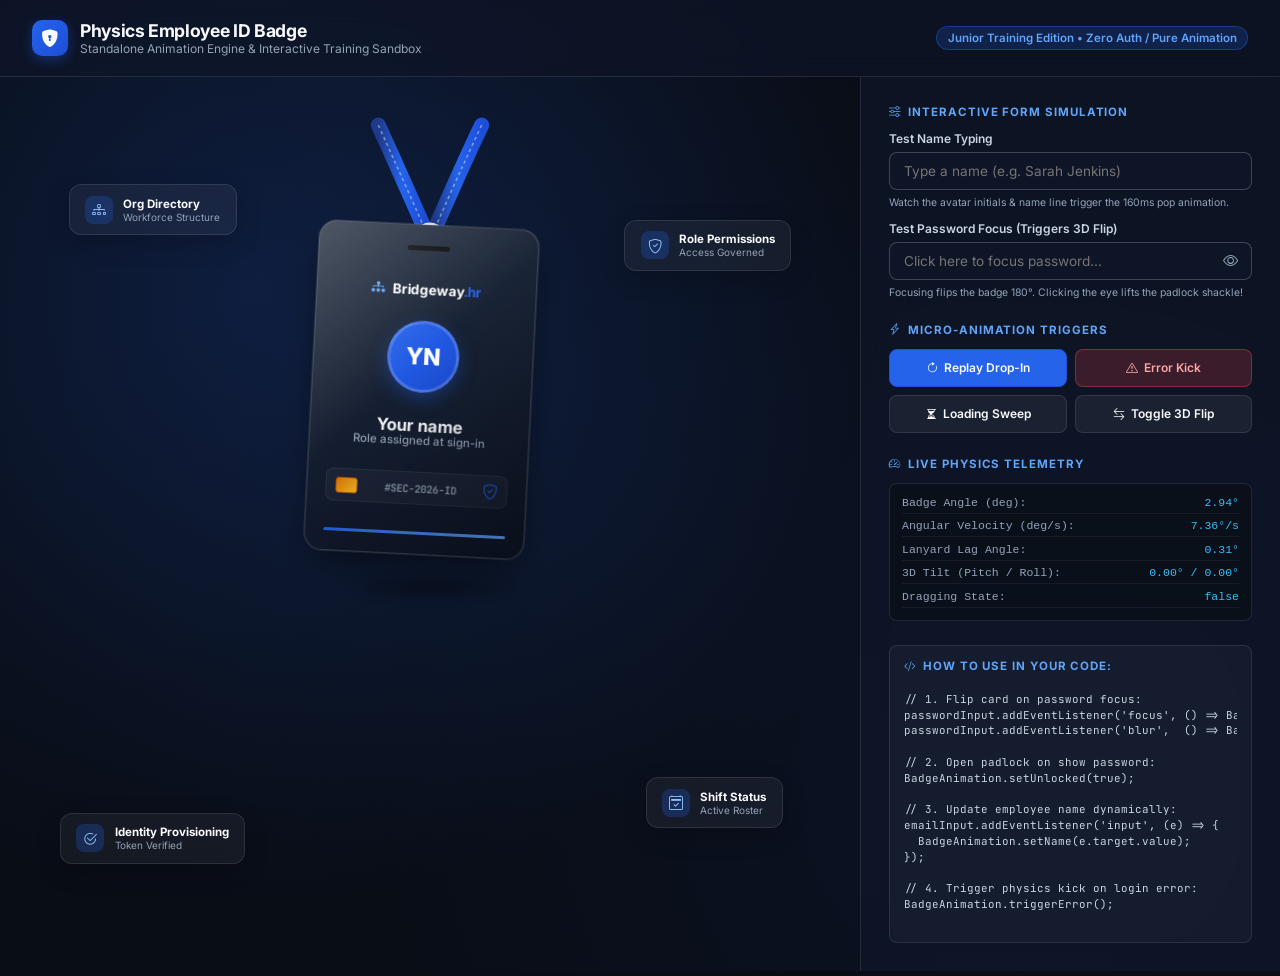
==== badge-animation-standalone/index.html @ c66126f2 "Add standalone physics badge animation package with interactive training sandbox" ====
<!DOCTYPE html>
<html lang="en">
<head>
  <meta charset="UTF-8" />
  <meta name="viewport" content="width=device-width, initial-scale=1.0" />
  <title>Physics Employee ID Badge — Standalone Animation</title>
  
  <!-- Modern Clean Typography -->
  <link rel="preconnect" href="https://fonts.googleapis.com" />
  <link rel="preconnect" href="https://fonts.gstatic.com" crossorigin />
  <link href="https://fonts.googleapis.com/css2?family=Inter:wght@400;500;600;700;800&family=JetBrains+Mono:wght@400;600&display=swap" rel="stylesheet" />
  
  <!-- Bootstrap Icons CDN -->
  <link rel="stylesheet" href="https://cdn.jsdelivr.net/npm/bootstrap-icons@1.11.2/font/bootstrap-icons.css" />
  
  <!-- Standalone Animation Stylesheet -->
  <link rel="stylesheet" href="badge-animation.css" />
</head>
<body>

  <!-- Top Header -->
  <header class="sandbox-header">
    <div class="sandbox-brand">
      <div class="sandbox-logo">
        <i class="bi bi-shield-lock-fill"></i>
      </div>
      <div class="sandbox-title-wrap">
        <h1>Physics Employee ID Badge</h1>
        <p>Standalone Animation Engine & Interactive Training Sandbox</p>
      </div>
    </div>
    <span class="sandbox-badge">Junior Training Edition • Zero Auth / Pure Animation</span>
  </header>

  <!-- Two-Column Playground -->
  <main class="sandbox-container">

    <!-- LEFT COLUMN: The Interactive Badge Stage -->
    <section class="badge-stage-panel" id="badgeStagePanel" aria-label="Interactive Badge Stage">
      
      <!-- Faint Decorative Floating Cards (Parallax + Idle Float) -->
      <div class="deco-card deco-1" aria-hidden="true">
        <div class="deco-icon"><i class="bi bi-diagram-3"></i></div>
        <div class="deco-text">
          <span class="deco-title">Org Directory</span>
          <span class="deco-desc">Workforce Structure</span>
        </div>
      </div>

      <div class="deco-card deco-2" aria-hidden="true">
        <div class="deco-icon"><i class="bi bi-shield-check"></i></div>
        <div class="deco-text">
          <span class="deco-title">Role Permissions</span>
          <span class="deco-desc">Access Governed</span>
        </div>
      </div>

      <div class="deco-card deco-3" aria-hidden="true">
        <div class="deco-icon"><i class="bi bi-check2-circle"></i></div>
        <div class="deco-text">
          <span class="deco-title">Identity Provisioning</span>
          <span class="deco-desc">Token Verified</span>
        </div>
      </div>

      <div class="deco-card deco-4" aria-hidden="true">
        <div class="deco-icon"><i class="bi bi-calendar2-check"></i></div>
        <div class="deco-text">
          <span class="deco-title">Shift Status</span>
          <span class="deco-desc">Active Roster</span>
        </div>
      </div>

      <!-- Stage Center -->
      <div class="badge-stage">

        <!-- Dynamic SVG Lanyard Band & Metal Swivel Clip -->
        <svg class="lanyard-svg" viewBox="0 0 400 130" fill="none" xmlns="http://www.w3.org/2000/svg" aria-hidden="true">
          <defs>
            <!-- Blue Ribbon Gradient -->
            <linearGradient id="lanyardBandGrad" x1="0%" y1="0%" x2="100%" y2="0%">
              <stop offset="0%" stop-color="#1e3a8a" />
              <stop offset="50%" stop-color="#2563eb" />
              <stop offset="100%" stop-color="#1d4ed8" />
            </linearGradient>

            <!-- Metal Swivel Clip Gradient -->
            <linearGradient id="metalClipGrad" x1="0%" y1="0%" x2="100%" y2="100%">
              <stop offset="0%" stop-color="#f8fafc" />
              <stop offset="50%" stop-color="#cbd5e1" />
              <stop offset="100%" stop-color="#94a3b8" />
            </linearGradient>
          </defs>

          <!-- Left Strap with Center White Stitch Line -->
          <path id="lanyardLeftStrap" d="M 152 0 Q 176 52 196 98" stroke="url(#lanyardBandGrad)" stroke-width="14" stroke-linecap="round" fill="none" />
          <path d="M 152 0 Q 176 52 196 98" stroke="rgba(255, 255, 255, 0.4)" stroke-width="1.5" stroke-dasharray="3 3" fill="none" />

          <!-- Right Strap with Center White Stitch Line -->
          <path id="lanyardRightStrap" d="M 248 0 Q 224 52 204 98" stroke="url(#lanyardBandGrad)" stroke-width="14" stroke-linecap="round" fill="none" />
          <path d="M 248 0 Q 224 52 204 98" stroke="rgba(255, 255, 255, 0.4)" stroke-width="1.5" stroke-dasharray="3 3" fill="none" />

          <!-- Metal Swivel Clip Assembly -->
          <g id="lanyardClip" transform="translate(200, 98)">
            <!-- Swivel Ring -->
            <ellipse cx="0" cy="0" rx="9" ry="6" fill="none" stroke="url(#metalClipGrad)" stroke-width="3" />
            <!-- Metal Bracket -->
            <rect x="-7" y="5" width="14" height="12" rx="2" fill="url(#metalClipGrad)" stroke="#64748b" stroke-width="0.8" />
            <rect x="-4" y="10" width="8" height="2" rx="1" fill="#475569" />
            <!-- Metal Hook / Catch Slot -->
            <path d="M -5 17 L -5 27 C -5 30, 5 30, 5 27 L 5 17 Z" fill="url(#metalClipGrad)" stroke="#64748b" stroke-width="0.8" />
            <circle cx="0" cy="23" r="2" fill="#334155" />
          </g>
        </svg>

        <!-- Soft Elliptical Ground Shadow -->
        <div class="badge-shadow" id="badgeShadow" aria-hidden="true"></div>

        <!-- Layer 1: Physics Wrapper (Swings from Clip Pivot) -->
        <div class="badge-assembly" id="badgeAssembly" aria-label="Draggable ID Badge">
          
          <!-- Layer 2: Tilt Wrapper (Glides with rotateX / rotateY) -->
          <div class="badge-tilt" id="badgeTilt">

            <!-- Layer 3: Idle Sway Wrapper (Continuous CSS keyframe sway) -->
            <div class="badge-idle-sway">

              <!-- Layer 4: 3D Flip Card (Flips 180deg to back face) -->
              <div class="badge-card" id="badgeCard">

                <!-- Specular Sheen Layer (Follows cursor) -->
                <div class="badge-sheen" aria-hidden="true"></div>

                <!-- Red Error Edge Overlay -->
                <div class="badge-error-overlay" id="badgeErrorOverlay" aria-hidden="true"></div>

                <!-- Subtle Static 3D Glare Layer -->
                <div class="badge-glare" aria-hidden="true"></div>

                <!-- ================= BADGE FRONT FACE ================= -->
                <div class="badge-face badge-front">
                  
                  <!-- Diagonal Loading Sweep (Shown in pending state) -->
                  <div class="badge-sweep" aria-hidden="true"></div>

                  <!-- Metal Clip Slot Cutout -->
                  <div class="badge-slot"></div>

                  <!-- Brand Wordmark Header (Stagger 1) -->
                  <div class="card-brand stagger-item stagger-1">
                    <i class="bi bi-diagram-3-fill" style="color: #60a5fa;"></i>
                    <span>Bridgeway<span style="color: #2563eb;">.hr</span></span>
                  </div>

                  <!-- Avatar Circle with Live Initials (Stagger 2) -->
                  <div class="avatar-wrap stagger-item stagger-2">
                    <span class="avatar-initials" id="badgeInitials">YN</span>
                  </div>

                  <!-- Live Dynamic Name & Role (Stagger 3 & 4) -->
                  <div style="display: flex; flex-direction: column; align-items: center; gap: 0.2rem; width: 100%;">
                    <div class="name-line stagger-item stagger-3" id="badgeName">Your name</div>
                    <div class="role-line stagger-item stagger-4">Role assigned at sign-in</div>
                  </div>

                  <!-- Decorative Security Chip & ID Number (Stagger 5) -->
                  <div class="front-details stagger-item stagger-5">
                    <div class="front-chip"></div>
                    <span style="font-family: 'JetBrains Mono', monospace; font-size: 0.65rem; font-weight: 600;">#SEC-2026-ID</span>
                    <i class="bi bi-shield-check" style="font-size: 0.95rem; color: #2563eb;"></i>
                  </div>

                  <!-- Brand Accent Stripe (Stagger 5) -->
                  <div class="front-stripe stagger-item stagger-5"></div>
                </div>

                <!-- ================= BADGE BACK FACE ================= -->
                <div class="badge-face badge-back">
                  
                  <!-- Top Slot Cutout -->
                  <div class="badge-slot" style="background: #1e293b;"></div>

                  <!-- Confidential Tag -->
                  <div class="back-tag">
                    <i class="bi bi-lock-fill"></i> Confidential
                  </div>

                  <!-- Center Padlock Graphic (Interactive Shackle) -->
                  <div class="padlock-stage">
                    <svg class="padlock-svg" viewBox="0 0 70 70" fill="none" xmlns="http://www.w3.org/2000/svg">
                      <defs>
                        <linearGradient id="padlockBodyGrad" x1="0%" y1="0%" x2="100%" y2="100%">
                          <stop offset="0%" stop-color="#3b82f6" />
                          <stop offset="100%" stop-color="#1e3a8a" />
                        </linearGradient>
                        <linearGradient id="shackleGrad" x1="0%" y1="0%" x2="100%" y2="100%">
                          <stop offset="0%" stop-color="#e2e8f0" />
                          <stop offset="50%" stop-color="#94a3b8" />
                          <stop offset="100%" stop-color="#64748b" />
                        </linearGradient>
                      </defs>

                      <!-- Padlock Shackle (Animates translateY -3px, rotate -18deg) -->
                      <path id="padlockShackle" d="M 22 34 L 22 24 C 22 17, 48 17, 48 24 L 48 34" stroke="url(#shackleGrad)" stroke-width="5" stroke-linecap="round" fill="none" />

                      <!-- Padlock Body -->
                      <rect id="padlockBody" x="16" y="32" width="38" height="28" rx="7" fill="url(#padlockBodyGrad)" stroke="#60a5fa" stroke-width="1.2" />

                      <!-- Keyhole -->
                      <circle cx="35" cy="43" r="3" fill="#0f172a" />
                      <path d="M 33.5 43 L 36.5 43 L 37.5 50 L 32.5 50 Z" fill="#0f172a" />
                    </svg>

                    <!-- Amber Pulse Ring on Unlock -->
                    <div class="padlock-pulse-ring" aria-hidden="true"></div>
                  </div>

                  <!-- Back Face Titles -->
                  <div class="back-titles">
                    <div class="back-title">RESTRICTED ACCESS</div>
                    <div class="back-desc">Identity credentials governed by internal security protocol.</div>
                  </div>

                  <!-- High-Tech Barcode SVG -->
                  <div class="barcode-wrap">
                    <svg viewBox="0 0 130 24" width="130" height="24" fill="#cbd5e1" xmlns="http://www.w3.org/2000/svg">
                      <rect x="0" y="0" width="3" height="24" />
                      <rect x="6" y="0" width="1.5" height="24" />
                      <rect x="10" y="0" width="4" height="24" />
                      <rect x="17" y="0" width="2" height="24" />
                      <rect x="22" y="0" width="5" height="24" />
                      <rect x="30" y="0" width="2" height="24" />
                      <rect x="35" y="0" width="3.5" height="24" />
                      <rect x="42" y="0" width="1.5" height="24" />
                      <rect x="46" y="0" width="6" height="24" />
                      <rect x="55" y="0" width="2" height="24" />
                      <rect x="60" y="0" width="4" height="24" />
                      <rect x="67" y="0" width="1.5" height="24" />
                      <rect x="71" y="0" width="3.5" height="24" />
                      <rect x="77" y="0" width="5" height="24" />
                      <rect x="85" y="0" width="2" height="24" />
                      <rect x="90" y="0" width="4" height="24" />
                      <rect x="97" y="0" width="2.5" height="24" />
                      <rect x="102" y="0" width="1.5" height="24" />
                      <rect x="106" y="0" width="4.5" height="24" />
                      <rect x="114" y="0" width="2" height="24" />
                      <rect x="118" y="0" width="4" height="24" />
                      <rect x="125" y="0" width="2" height="24" />
                    </svg>
                  </div>
                </div>

              </div>
            </div>
          </div>
        </div>

      </div>
    </section>

    <!-- RIGHT COLUMN: Sandbox Training Controller -->
    <aside class="sandbox-controls">
      
      <!-- Section 1: Live Interactive Test Controls -->
      <div class="control-section">
        <span class="section-label"><i class="bi bi-sliders"></i> Interactive Form Simulation</span>

        <!-- Test Name Input -->
        <div class="form-group">
          <label class="form-label" for="demoNameInput">Test Name Typing</label>
          <input type="text" id="demoNameInput" class="sandbox-input" placeholder="Type a name (e.g. Sarah Jenkins)" value="" />
          <span class="form-hint">Watch the avatar initials & name line trigger the 160ms pop animation.</span>
        </div>

        <!-- Test Password Input -->
        <div class="form-group">
          <label class="form-label" for="demoPasswordInput">Test Password Focus (Triggers 3D Flip)</label>
          <div class="input-wrap">
            <input type="password" id="demoPasswordInput" class="sandbox-input" placeholder="Click here to focus password..." />
            <button type="button" class="icon-toggle-btn" id="demoEyeBtn" title="Toggle password visibility">
              <i class="bi bi-eye" id="demoEyeIcon"></i>
            </button>
          </div>
          <span class="form-hint">Focusing flips the badge 180°. Clicking the eye lifts the padlock shackle!</span>
        </div>
      </div>

      <!-- Section 2: Animation Action Triggers -->
      <div class="control-section">
        <span class="section-label"><i class="bi bi-lightning-charge"></i> Micro-Animation Triggers</span>
        
        <div class="button-grid">
          <button type="button" class="sandbox-btn btn-primary" id="btnReplayDrop">
            <i class="bi bi-arrow-clockwise"></i> Replay Drop-In
          </button>
          <button type="button" class="sandbox-btn btn-danger" id="btnTriggerError">
            <i class="bi bi-exclamation-triangle"></i> Error Kick
          </button>
          <button type="button" class="sandbox-btn" id="btnTogglePending">
            <i class="bi bi-hourglass-split"></i> Loading Sweep
          </button>
          <button type="button" class="sandbox-btn" id="btnManualFlip">
            <i class="bi bi-arrow-left-right"></i> Toggle 3D Flip
          </button>
        </div>
      </div>

      <!-- Section 3: Live Physics Telemetry -->
      <div class="control-section">
        <span class="section-label"><i class="bi bi-speedometer2"></i> Live Physics Telemetry</span>
        <div class="telemetry-card">
          <div class="telemetry-row">
            <span class="telemetry-label">Badge Angle (deg):</span>
            <span id="telAngle">0.00°</span>
          </div>
          <div class="telemetry-row">
            <span class="telemetry-label">Angular Velocity (deg/s):</span>
            <span id="telVelocity">0.00</span>
          </div>
          <div class="telemetry-row">
            <span class="telemetry-label">Lanyard Lag Angle:</span>
            <span id="telLag">0.00°</span>
          </div>
          <div class="telemetry-row">
            <span class="telemetry-label">3D Tilt (Pitch / Roll):</span>
            <span id="telTilt">0.00° / 0.00°</span>
          </div>
          <div class="telemetry-row">
            <span class="telemetry-label">Dragging State:</span>
            <span id="telDrag">false</span>
          </div>
        </div>
      </div>

      <!-- Section 4: Junior Developer Integration Cheat Sheet -->
      <div class="control-section" style="background: rgba(30, 41, 59, 0.4); border: 1px solid var(--border-glass); border-radius: 8px; padding: 0.85rem;">
        <span class="section-label" style="color: #60a5fa;"><i class="bi bi-code-slash"></i> How to use in your code:</span>
        <pre style="font-family: 'JetBrains Mono', monospace; font-size: 0.68rem; color: #cbd5e1; line-height: 1.45; overflow-x: auto; margin-top: 0.4rem;">
// 1. Flip card on password focus:
passwordInput.addEventListener('focus', () => BadgeAnimation.flip(true));
passwordInput.addEventListener('blur',  () => BadgeAnimation.flip(false));

// 2. Open padlock on show password:
BadgeAnimation.setUnlocked(true);

// 3. Update employee name dynamically:
emailInput.addEventListener('input', (e) => {
  BadgeAnimation.setName(e.target.value);
});

// 4. Trigger physics kick on login error:
BadgeAnimation.triggerError();
        </pre>
      </div>

    </aside>

  </main>

  <!-- Load Standalone Animation Engine -->
  <script src="badge-animation.js"></script>

  <!-- Sandbox Controller Script (Wires the test controls to BadgeAnimation) -->
  <script>
    (function () {
      'use strict';

      const demoNameInput = document.getElementById('demoNameInput');
      const demoPasswordInput = document.getElementById('demoPasswordInput');
      const demoEyeBtn = document.getElementById('demoEyeBtn');
      const demoEyeIcon = document.getElementById('demoEyeIcon');
      const btnReplayDrop = document.getElementById('btnReplayDrop');
      const btnTriggerError = document.getElementById('btnTriggerError');
      const btnTogglePending = document.getElementById('btnTogglePending');
      const btnManualFlip = document.getElementById('btnManualFlip');

      // Telemetry fields
      const telAngle = document.getElementById('telAngle');
      const telVelocity = document.getElementById('telVelocity');
      const telLag = document.getElementById('telLag');
      const telTilt = document.getElementById('telTilt');
      const telDrag = document.getElementById('telDrag');

      let isPasswordVisible = false;
      let isCardManuallyFlipped = false;
      let isPendingActive = false;

      // 1. Wire Name Input
      if (demoNameInput) {
        demoNameInput.addEventListener('input', (e) => {
          BadgeAnimation.setName(e.target.value);
        });
      }

      // 2. Wire Password Focus / Blur Flip
      if (demoPasswordInput) {
        demoPasswordInput.addEventListener('focus', () => {
          BadgeAnimation.flip(true);
        });
        demoPasswordInput.addEventListener('blur', () => {
          // Keep flipped only if eye toggle button or manual toggle is active
          if (document.activeElement !== demoEyeBtn && !isCardManuallyFlipped) {
            BadgeAnimation.flip(false);
          }
        });
      }

      // 3. Wire Eye Toggle (Padlock Shackle Lift & Pulse)
      if (demoEyeBtn) {
        demoEyeBtn.addEventListener('click', () => {
          isPasswordVisible = !isPasswordVisible;
          demoPasswordInput.type = isPasswordVisible ? 'text' : 'password';
          
          if (demoEyeIcon) {
            demoEyeIcon.className = isPasswordVisible ? 'bi bi-eye-slash' : 'bi bi-eye';
          }

          // Trigger padlock animation
          BadgeAnimation.setUnlocked(isPasswordVisible);

          // Ensure card is flipped to back so user sees the padlock
          BadgeAnimation.flip(true);
        });
      }

      // 4. Action Buttons
      if (btnReplayDrop) {
        btnReplayDrop.addEventListener('click', () => {
          BadgeAnimation.replayDrop();
        });
      }

      if (btnTriggerError) {
        btnTriggerError.addEventListener('click', () => {
          BadgeAnimation.triggerError();
        });
      }

      if (btnTogglePending) {
        btnTogglePending.addEventListener('click', () => {
          isPendingActive = !isPendingActive;
          btnTogglePending.classList.toggle('btn-primary', isPendingActive);
          BadgeAnimation.setPending(isPendingActive);
        });
      }

      if (btnManualFlip) {
        btnManualFlip.addEventListener('click', () => {
          isCardManuallyFlipped = !isCardManuallyFlipped;
          BadgeAnimation.flip(isCardManuallyFlipped);
        });
      }

      // 5. Wire Live Telemetry
      BadgeAnimation.onTelemetry((data) => {
        if (telAngle) telAngle.textContent = `${data.angle}°`;
        if (telVelocity) telVelocity.textContent = `${data.velocity}°/s`;
        if (telLag) telLag.textContent = `${data.lanyardAngle}°`;
        if (telTilt) telTilt.textContent = `${data.tiltX}° / ${data.tiltY}°`;
        if (telDrag) telDrag.textContent = String(data.isDragging);
      });

    })();
  </script>
</body>
</html>
---- badge-animation-standalone/badge-animation.css ----
/**
 * ============================================================================
 * PHYSICS EMPLOYEE ID BADGE — STANDALONE STYLESHEET
 * ============================================================================
 * This stylesheet contains all presentation and animation rules for:
 * 1. Transform layering (Physics -> Tilt -> Idle Sway -> 3D Flip -> Faces)
 * 2. SVG lanyard & metal swivel clip
 * 3. Dynamic elliptical shadow & specular lighting sheen
 * 4. Drop-in entrance & fast front content stagger
 * 5. Dynamic name typing & initials pop keyframes
 * 6. Back face 3D flip, barcode & animated padlock (shackle lift & amber ring pulse)
 * 7. Error edge glow & diagonal loading sweep
 * 8. Playground control panel & live telemetry display
 * ============================================================================
 */

:root {
  --primary-blue: #2563eb;
  --primary-blue-dark: #1d4ed8;
  --primary-blue-light: #60a5fa;
  --navy-deep: #0f172a;
  --navy-panel: #090d16;
  --navy-surface: #1e293b;
  --border-glass: rgba(255, 255, 255, 0.1);
  --border-glass-strong: rgba(255, 255, 255, 0.2);
  --text-main: #f8fafc;
  --text-muted: #94a3b8;
  --ease-spring: cubic-bezier(0.22, 1, 0.36, 1);
  --ease-flip: cubic-bezier(0.25, 1, 0.5, 1);
}

/* ==========================================================================
   1. GLOBAL & SANDBOX LAYOUT
   ========================================================================== */
* {
  box-sizing: border-box;
  margin: 0;
  padding: 0;
}

body {
  font-family: 'Inter', system-ui, -apple-system, sans-serif;
  background-color: var(--navy-panel);
  color: var(--text-main);
  min-height: 100vh;
  display: flex;
  flex-direction: column;
  overflow-x: hidden;
  background-image: 
    radial-gradient(circle at 20% 30%, rgba(37, 99, 235, 0.15) 0%, transparent 50%),
    radial-gradient(circle at 80% 80%, rgba(30, 58, 138, 0.12) 0%, transparent 50%);
}

/* Sandbox Header */
.sandbox-header {
  padding: 1.25rem 2rem;
  border-bottom: 1px solid var(--border-glass);
  display: flex;
  align-items: center;
  justify-content: space-between;
  background: rgba(15, 23, 42, 0.6);
  backdrop-filter: blur(12px);
  position: sticky;
  top: 0;
  z-index: 100;
}

.sandbox-brand {
  display: flex;
  align-items: center;
  gap: 0.75rem;
}

.sandbox-logo {
  width: 36px;
  height: 36px;
  background: linear-gradient(135deg, #2563eb, #1d4ed8);
  border-radius: 10px;
  display: flex;
  align-items: center;
  justify-content: center;
  box-shadow: 0 4px 12px rgba(37, 99, 235, 0.35);
  font-size: 1.1rem;
}

.sandbox-title-wrap h1 {
  font-size: 1.1rem;
  font-weight: 700;
  letter-spacing: -0.02em;
}

.sandbox-title-wrap p {
  font-size: 0.75rem;
  color: var(--text-muted);
}

.sandbox-badge {
  background: rgba(37, 99, 235, 0.2);
  color: var(--primary-blue-light);
  border: 1px solid rgba(37, 99, 235, 0.4);
  padding: 0.25rem 0.65rem;
  border-radius: 9999px;
  font-size: 0.72rem;
  font-weight: 600;
}

/* Main Two-Column Playground Container */
.sandbox-container {
  flex: 1;
  display: grid;
  grid-template-columns: 1fr 420px;
  min-height: calc(100vh - 75px);
}

@media (max-width: 960px) {
  .sandbox-container {
    grid-template-columns: 1fr;
  }
}

/* ==========================================================================
   2. BADGE VISUAL STAGE & BACKGROUND
   ========================================================================== */
.badge-stage-panel {
  position: relative;
  display: flex;
  flex-direction: column;
  align-items: center;
  justify-content: flex-start;
  padding: 2rem;
  overflow: hidden;
  user-select: none;
  background: radial-gradient(circle at 50% 30%, rgba(37, 99, 235, 0.08) 0%, transparent 70%);
}

/* Floating Decorative Cards (Float ±4px over 7s, parallax opposite mouse) */
.deco-card {
  position: absolute;
  pointer-events: none;
  background: rgba(255, 255, 255, 0.05);
  backdrop-filter: blur(10px);
  border: 1px solid var(--border-glass);
  border-radius: 12px;
  padding: 0.65rem 0.95rem;
  display: flex;
  align-items: center;
  gap: 0.65rem;
  color: #e2e8f0;
  z-index: 1;
  box-shadow: 0 8px 24px rgba(0, 0, 0, 0.2);
}

.deco-icon {
  width: 28px;
  height: 28px;
  border-radius: 8px;
  background: rgba(37, 99, 235, 0.25);
  color: #93c5fd;
  display: flex;
  align-items: center;
  justify-content: center;
  font-size: 0.9rem;
}

.deco-text {
  display: flex;
  flex-direction: column;
}

.deco-title {
  font-size: 0.72rem;
  font-weight: 700;
  color: #f8fafc;
}

.deco-desc {
  font-size: 0.625rem;
  color: var(--text-muted);
}

@keyframes lbDecoFloat {
  0%, 100% {
    transform: translate(var(--p-x, 0px), calc(var(--p-y, 0px) - 4px));
  }
  50% {
    transform: translate(var(--p-x, 0px), calc(var(--p-y, 0px) + 4px));
  }
}

.deco-1 { top: 12%; left: 8%; animation: lbDecoFloat 7s ease-in-out infinite; animation-delay: 0s; }
.deco-2 { top: 16%; right: 8%; animation: lbDecoFloat 7s ease-in-out infinite; animation-delay: -1.75s; }
.deco-3 { bottom: 12%; left: 7%; animation: lbDecoFloat 7s ease-in-out infinite; animation-delay: -3.5s; }
.deco-4 { bottom: 16%; right: 9%; animation: lbDecoFloat 7s ease-in-out infinite; animation-delay: -5.25s; }

/* Stage Center Wrap */
.badge-stage {
  position: relative;
  width: 100%;
  max-width: 440px;
  height: 520px;
  display: flex;
  flex-direction: column;
  align-items: center;
  justify-content: flex-start;
  margin-top: 1rem;
  z-index: 4;
}

/* ==========================================================================
   3. SVG LANYARD BAND & METAL SWIVEL CLIP
   ========================================================================== */
.lanyard-svg {
  position: absolute;
  top: 0;
  left: 0;
  width: 100%;
  height: 140px;
  pointer-events: none;
  overflow: visible;
  z-index: 5;
}

/* Dynamic Soft Elliptical Shadow Behind/Under Badge */
.badge-shadow {
  position: absolute;
  top: 450px;
  width: 170px;
  height: 24px;
  border-radius: 50%;
  background: radial-gradient(ellipse at center, rgba(0, 0, 0, 0.65) 0%, rgba(0, 0, 0, 0.25) 55%, transparent 75%);
  pointer-events: none;
  z-index: 2;
  filter: blur(6px);
  opacity: 0.7;
  transform-origin: 50% 50%;
  transition: opacity 180ms ease, filter 180ms ease;
  will-change: transform, opacity;
}

.badge-assembly:hover:not(.is-dragging) ~ .badge-shadow {
  opacity: 0.9;
  filter: blur(8px);
}

.badge-assembly.is-dragging ~ .badge-shadow {
  opacity: 0.95;
  filter: blur(10px);
}

/* ==========================================================================
   4. TRANSFORM LAYERING ARCHITECTURE
   ==========================================================================
   Layer 1: .badge-assembly  -> Physics swing (rotate), drop-in, will-change: transform
   Layer 2: .badge-tilt      -> 3D cursor tilt (rotateX/rotateY), scale on hover/drag
   Layer 3: .badge-idle-sway -> Pure CSS keyframe sway (±0.8deg, 6s, 0% CPU at rest)
   Layer 4: .badge-card      -> 3D card flip on password focus (rotateY 180deg)
   Layer 5: Front/Back faces -> backface-visibility: hidden
   ========================================================================== */

/* Layer 1: Physics Assembly Wrapper */
.badge-assembly {
  position: relative;
  margin-top: 100px;
  transform-origin: 50% 0px; /* Swings from top clip pivot */
  will-change: transform;
  perspective: 1200px;
  cursor: grab;
  touch-action: none;
  z-index: 6;
}

.badge-assembly.is-dragging {
  cursor: grabbing;
}

/* Drop-In Entrance: translateY -110% -> 2% -> -1% -> 0 */
@keyframes lbBadgeDropIn {
  0%   { transform: translateY(-110%); }
  65%  { transform: translateY(2%); }
  85%  { transform: translateY(-1%); }
  100% { transform: translateY(0); }
}

.badge-assembly.is-dropping {
  animation: lbBadgeDropIn 1000ms var(--ease-spring) forwards;
}

/* Layer 2: Tilt Wrapper */
.badge-tilt {
  transform-origin: 50% 50%;
  transform-style: preserve-3d;
  transition: transform 180ms ease;
}

.badge-assembly:hover:not(.is-dragging) .badge-tilt {
  transform: scale(1.02);
}

.badge-assembly.is-dragging .badge-tilt {
  transform: scale(1.03);
}

/* Layer 3: Idle Sway Wrapper (Continuous CSS keyframe sway) */
@keyframes lbIdleSway {
  0%, 100% { transform: rotate(-0.8deg); }
  50%      { transform: rotate(0.8deg); }
}

.badge-idle-sway {
  transform-origin: 50% 0px;
  transform-style: preserve-3d;
  animation: lbIdleSway 6s ease-in-out infinite;
}

.badge-assembly.is-dragging .badge-idle-sway {
  animation-play-state: paused;
}

/* Layer 4: Flip Element (Existing #badgeCard behavior) */
.badge-card {
  position: relative;
  width: 220px;
  height: 330px;
  border-radius: 18px;
  transform-style: preserve-3d;
  transition: transform 0.55s var(--ease-flip);
  box-shadow: 
    0 16px 36px -8px rgba(0, 0, 0, 0.55),
    0 0 0 1px rgba(255, 255, 255, 0.12),
    inset 0 1px 1px rgba(255, 255, 255, 0.25);
}

.badge-card.is-flipped {
  transform: rotateY(180deg);
}

/* Layer 5: Card Faces */
.badge-face {
  position: absolute;
  inset: 0;
  border-radius: 18px;
  backface-visibility: hidden;
  -webkit-backface-visibility: hidden;
  display: flex;
  flex-direction: column;
  overflow: hidden;
}

/* ==========================================================================
   5. LIGHTING, SHEEN & VISUAL DEPTH
   ========================================================================== */
/* Dynamic Specular Sheen (Fades in on pointer enter, positions via --gx/--gy) */
.badge-sheen {
  position: absolute;
  inset: 0;
  border-radius: 18px;
  pointer-events: none;
  background: radial-gradient(
    circle at var(--gx, 50%) var(--gy, 50%),
    rgba(255, 255, 255, 0.45) 0%,
    rgba(255, 255, 255, 0.12) 35%,
    transparent 65%
  );
  opacity: 0;
  mix-blend-mode: overlay;
  transition: opacity 240ms ease;
  z-index: 10;
}

.badge-stage-panel.is-pointer-inside .badge-sheen {
  opacity: 0.25;
}

/* Subtle Static 3D Glare Angle */
.badge-glare {
  position: absolute;
  inset: 0;
  border-radius: 18px;
  pointer-events: none;
  background: linear-gradient(135deg, rgba(255, 255, 255, 0.22) 0%, transparent 45%, rgba(0, 0, 0, 0.35) 100%);
  z-index: 9;
}

/* Red Edge Error Glow Overlay */
.badge-error-overlay {
  position: absolute;
  inset: 0;
  border-radius: 18px;
  border: 2px solid #ef4444;
  box-shadow: inset 0 0 16px rgba(239, 68, 68, 0.45);
  pointer-events: none;
  opacity: 0;
  z-index: 11;
}

@keyframes lbErrorEdgeGlow {
  0%   { opacity: 0; }
  35%  { opacity: 0.7; }
  100% { opacity: 0; }
}

.badge-error-overlay.is-active {
  animation: lbErrorEdgeGlow 600ms ease-out forwards;
}

/* Diagonal Loading Sweep */
.badge-sweep {
  position: absolute;
  top: -50%;
  left: -50%;
  width: 200%;
  height: 200%;
  pointer-events: none;
  background: linear-gradient(
    115deg,
    transparent 40%,
    rgba(255, 255, 255, 0.25) 50%,
    transparent 60%
  );
  opacity: 0;
  transform: translate(-80%, -80%);
  z-index: 12;
}

.badge-card.is-pending .badge-sweep {
  animation: lbDiagonalSweep 1.2s cubic-bezier(0.4, 0, 0.2, 1) infinite;
}

@keyframes lbDiagonalSweep {
  0%   { transform: translate(-80%, -80%); opacity: 0; }
  25%  { opacity: 0.85; }
  75%  { opacity: 0.85; }
  100% { transform: translate(80%, 80%); opacity: 0; }
}

/* ==========================================================================
   6. BADGE FRONT FACE STYLING & STAGGER REVEAL
   ========================================================================== */
.badge-front {
  background: linear-gradient(165deg, #1e293b 0%, #0f172a 100%);
  border: 1px solid rgba(255, 255, 255, 0.12);
  padding: 1.2rem 1.1rem;
  align-items: center;
  justify-content: space-between;
}

/* Top Slot Punch-out */
.badge-slot {
  width: 44px;
  height: 7px;
  border-radius: 9999px;
  background: #090d16;
  border: 1px solid rgba(255, 255, 255, 0.1);
  box-shadow: inset 0 2px 4px rgba(0, 0, 0, 0.8);
  margin-bottom: 0.4rem;
}

/* Brand Wordmark */
.card-brand {
  display: flex;
  align-items: center;
  gap: 0.45rem;
  font-size: 0.85rem;
  font-weight: 700;
  letter-spacing: -0.01em;
  color: #ffffff;
}

/* Avatar Circle & Initials */
.avatar-wrap {
  width: 72px;
  height: 72px;
  border-radius: 50%;
  background: linear-gradient(135deg, #2563eb, #1d4ed8);
  border: 3px solid rgba(255, 255, 255, 0.18);
  box-shadow: 0 6px 18px rgba(37, 99, 235, 0.35);
  display: flex;
  align-items: center;
  justify-content: center;
  position: relative;
}

.avatar-initials {
  font-size: 1.45rem;
  font-weight: 800;
  letter-spacing: 0.02em;
  color: #ffffff;
  display: inline-block;
}

/* Live Dynamic Name & Role */
.name-line {
  font-size: 1.05rem;
  font-weight: 700;
  color: #f8fafc;
  text-align: center;
  max-width: 190px;
  overflow: hidden;
  text-overflow: ellipsis;
  white-space: nowrap;
}

.role-line {
  font-size: 0.72rem;
  font-weight: 500;
  color: #94a3b8;
  text-align: center;
  margin-top: -0.3rem;
}

/* Decorative Security Chip & ID */
.front-details {
  display: flex;
  align-items: center;
  justify-content: space-between;
  width: 100%;
  padding: 0.4rem 0.6rem;
  background: rgba(255, 255, 255, 0.04);
  border: 1px solid rgba(255, 255, 255, 0.06);
  border-radius: 8px;
  font-size: 0.68rem;
  color: #94a3b8;
}

.front-chip {
  width: 22px;
  height: 16px;
  background: linear-gradient(135deg, #d97706, #fbbf24);
  border-radius: 3px;
  border: 1px solid #b45309;
}

/* Brand Accent Stripe */
.front-stripe {
  width: 100%;
  height: 3px;
  background: linear-gradient(90deg, #2563eb 0%, #60a5fa 100%);
  border-radius: 9999px;
  margin-top: 0.2rem;
}

/* Stagger Entrance on Drop-in Landing */
.stagger-item {
  opacity: 0;
  transform: translateY(6px);
  transition: opacity 0.2s var(--ease-spring), transform 0.2s var(--ease-spring);
}

.badge-card.is-landed .stagger-item {
  opacity: 1;
  transform: translateY(0);
}

.stagger-1 { transition-delay: 0ms; }
.stagger-2 { transition-delay: 25ms; }
.stagger-3 { transition-delay: 50ms; }
.stagger-4 { transition-delay: 75ms; }
.stagger-5 { transition-delay: 100ms; }

/* Name Typing & Initials Pop Micro-Animations */
@keyframes lbNameTyping {
  0%   { opacity: 0.4; transform: translateY(3px); }
  100% { opacity: 1; transform: translateY(0); }
}

@keyframes lbInitialsPop {
  0%   { transform: scale(0.9); }
  70%  { transform: scale(1.06); }
  100% { transform: scale(1); }
}

.name-line.is-typing {
  animation: lbNameTyping 160ms var(--ease-spring);
}

.avatar-initials.is-typing {
  animation: lbInitialsPop 160ms cubic-bezier(0.34, 1.56, 0.64, 1);
}

/* ==========================================================================
   7. BADGE BACK FACE & INTERACTIVE PADLOCK
   ========================================================================== */
.badge-back {
  background: linear-gradient(165deg, #090d16 0%, #1e293b 100%);
  border: 1px solid rgba(255, 255, 255, 0.12);
  transform: rotateY(180deg);
  padding: 1.2rem 1.1rem;
  align-items: center;
  justify-content: space-between;
}

.back-tag {
  display: flex;
  align-items: center;
  gap: 0.35rem;
  font-size: 0.68rem;
  font-weight: 700;
  text-transform: uppercase;
  letter-spacing: 0.08em;
  color: #fbbf24;
  background: rgba(245, 158, 11, 0.12);
  border: 1px solid rgba(245, 158, 11, 0.25);
  padding: 0.2rem 0.55rem;
  border-radius: 9999px;
}

/* Padlock Center Stage */
.padlock-stage {
  position: relative;
  width: 90px;
  height: 90px;
  display: flex;
  align-items: center;
  justify-content: center;
  margin: 0.4rem 0;
}

.padlock-svg {
  width: 70px;
  height: 70px;
  overflow: visible;
  position: relative;
  z-index: 2;
}

/* Padlock Shackle Lift Animation (translateY -3px, rotate -18deg) */
#padlockShackle {
  transform-origin: 22px 28px;
  transition: transform 320ms cubic-bezier(0.34, 1.56, 0.64, 1);
}

.badge-card.is-unlocked #padlockShackle {
  transform: translateY(-3px) rotate(-18deg);
}

/* Padlock Body Snap on Close */
#padlockBody {
  transform-origin: 35px 44px;
}

@keyframes lbBodySnap {
  0%   { transform: scale(0.96); }
  100% { transform: scale(1); }
}

.badge-card.snap-close #padlockBody {
  animation: lbBodySnap 200ms ease-out;
}

/* Single Amber Ring Pulse on Unlock */
.padlock-pulse-ring {
  position: absolute;
  top: 50%;
  left: 50%;
  width: 76px;
  height: 76px;
  margin-top: -38px;
  margin-left: -38px;
  border-radius: 50%;
  border: 2px solid #f59e0b;
  opacity: 0;
  pointer-events: none;
  transform-origin: 50% 50%;
  z-index: 1;
}

@keyframes lbAmberPulse {
  0%   { transform: scale(1); opacity: 0; }
  25%  { opacity: 0.65; }
  100% { transform: scale(1.35); opacity: 0; }
}

.badge-card.is-unlocked .padlock-pulse-ring {
  animation: lbAmberPulse 500ms ease-out forwards;
}

.back-titles {
  text-align: center;
}

.back-title {
  font-size: 0.85rem;
  font-weight: 800;
  color: #e2e8f0;
  letter-spacing: 0.05em;
}

.back-desc {
  font-size: 0.625rem;
  color: var(--text-muted);
  max-width: 170px;
  line-height: 1.3;
  margin-top: 0.2rem;
}

.barcode-wrap {
  width: 100%;
  padding-top: 0.4rem;
  border-top: 1px dashed rgba(255, 255, 255, 0.12);
  display: flex;
  justify-content: center;
}

/* ==========================================================================
   8. DEVELOPER PLAYGROUND CONTROL PANEL
   ========================================================================== */
.sandbox-controls {
  background: rgba(15, 23, 42, 0.7);
  backdrop-filter: blur(16px);
  border-left: 1px solid var(--border-glass);
  padding: 1.75rem;
  display: flex;
  flex-direction: column;
  gap: 1.5rem;
  overflow-y: auto;
}

.control-section {
  display: flex;
  flex-direction: column;
  gap: 0.75rem;
}

.section-label {
  font-size: 0.72rem;
  font-weight: 700;
  text-transform: uppercase;
  letter-spacing: 0.08em;
  color: var(--primary-blue-light);
  display: flex;
  align-items: center;
  gap: 0.4rem;
}

.form-group {
  display: flex;
  flex-direction: column;
  gap: 0.35rem;
}

.form-label {
  font-size: 0.75rem;
  font-weight: 600;
  color: #cbd5e1;
}

.form-hint {
  font-size: 0.65rem;
  color: var(--text-muted);
}

.input-wrap {
  position: relative;
  display: flex;
  align-items: center;
}

.sandbox-input {
  width: 100%;
  background: rgba(15, 23, 42, 0.9);
  border: 1px solid var(--border-glass-strong);
  border-radius: 8px;
  padding: 0.65rem 0.85rem;
  font-size: 0.85rem;
  color: #f8fafc;
  font-family: inherit;
  outline: none;
  transition: border-color 180ms ease, box-shadow 180ms ease;
}

.sandbox-input:focus {
  border-color: var(--primary-blue);
  box-shadow: 0 0 0 3px rgba(37, 99, 235, 0.25);
}

.icon-toggle-btn {
  position: absolute;
  right: 8px;
  background: transparent;
  border: none;
  color: var(--text-muted);
  cursor: pointer;
  padding: 0.35rem;
  border-radius: 4px;
  font-size: 0.95rem;
  transition: color 150ms ease;
}

.icon-toggle-btn:hover {
  color: #ffffff;
}

/* Action Buttons Grid */
.button-grid {
  display: grid;
  grid-template-columns: 1fr 1fr;
  gap: 0.5rem;
}

.sandbox-btn {
  background: rgba(255, 255, 255, 0.06);
  border: 1px solid var(--border-glass);
  color: #f8fafc;
  padding: 0.65rem 0.75rem;
  border-radius: 8px;
  font-size: 0.75rem;
  font-weight: 600;
  cursor: pointer;
  font-family: inherit;
  display: flex;
  align-items: center;
  justify-content: center;
  gap: 0.4rem;
  transition: background 180ms ease, border-color 180ms ease, transform 120ms ease;
}

.sandbox-btn:hover {
  background: rgba(255, 255, 255, 0.12);
  border-color: rgba(255, 255, 255, 0.25);
  transform: translateY(-1px);
}

.sandbox-btn:active {
  transform: scale(0.98);
}

.sandbox-btn.btn-primary {
  background: var(--primary-blue);
  border-color: var(--primary-blue-dark);
}

.sandbox-btn.btn-primary:hover {
  background: var(--primary-blue-light);
}

.sandbox-btn.btn-danger {
  background: rgba(239, 68, 68, 0.2);
  border-color: rgba(239, 68, 68, 0.4);
  color: #fca5a5;
}

.sandbox-btn.btn-danger:hover {
  background: rgba(239, 68, 68, 0.3);
}

/* Telemetry Box */
.telemetry-card {
  background: rgba(10, 15, 26, 0.8);
  border: 1px solid var(--border-glass);
  border-radius: 8px;
  padding: 0.75rem;
  font-family: monospace;
  font-size: 0.72rem;
  display: flex;
  flex-direction: column;
  gap: 0.35rem;
  color: #38bdf8;
}

.telemetry-row {
  display: flex;
  justify-content: space-between;
  border-bottom: 1px solid rgba(255, 255, 255, 0.05);
  padding-bottom: 0.25rem;
}

.telemetry-label {
  color: var(--text-muted);
}

/* ==========================================================================
   9. ACCESSIBILITY & REDUCED MOTION
   ========================================================================== */
@media (prefers-reduced-motion: reduce) {
  .badge-idle-sway,
  .deco-card,
  .badge-assembly.is-dropping,
  .badge-card.is-pending .badge-sweep {
    animation: none !important;
  }

  .badge-card,
  .badge-tilt,
  .stagger-item,
  #padlockShackle {
    transition: opacity 150ms ease !important;
    transform: none !important;
  }

  .stagger-item {
    opacity: 1 !important;
  }
}
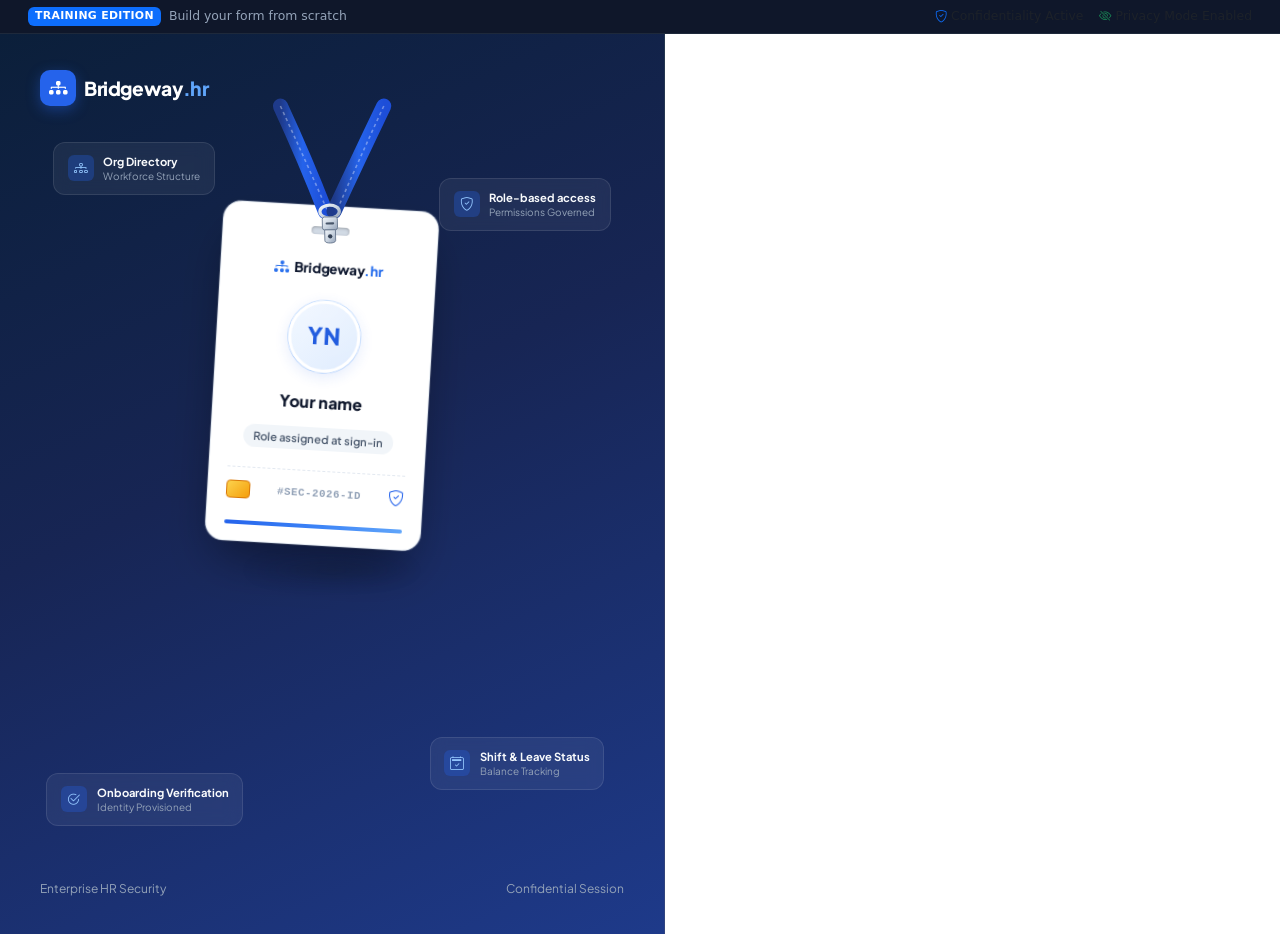
==== commit 61a49724: "Update standalone folder: exact registration page layout and background with form elements removed f" ====
--- a/badge-animation-standalone/index.html
+++ b/badge-animation-standalone/index.html
@@ -3,464 +3,327 @@
 <head>
   <meta charset="UTF-8" />
   <meta name="viewport" content="width=device-width, initial-scale=1.0" />
-  <title>Physics Employee ID Badge — Standalone Animation</title>
-  
-  <!-- Modern Clean Typography -->
+  <title>Registration & Sign In — Bridgeway HR Management System</title>
+  <meta name="description" content="Secure role-based portal login and registration for Bridgeway HR Management System." />
+
+  <!-- Google Fonts: Plus Jakarta Sans & Inter (Project Standard) -->
   <link rel="preconnect" href="https://fonts.googleapis.com" />
   <link rel="preconnect" href="https://fonts.gstatic.com" crossorigin />
-  <link href="https://fonts.googleapis.com/css2?family=Inter:wght@400;500;600;700;800&family=JetBrains+Mono:wght@400;600&display=swap" rel="stylesheet" />
-  
-  <!-- Bootstrap Icons CDN -->
-  <link rel="stylesheet" href="https://cdn.jsdelivr.net/npm/bootstrap-icons@1.11.2/font/bootstrap-icons.css" />
-  
-  <!-- Standalone Animation Stylesheet -->
-  <link rel="stylesheet" href="badge-animation.css" />
+  <link href="https://fonts.googleapis.com/css2?family=Plus+Jakarta+Sans:wght@400;500;600;700;800&family=Inter:wght@400;500;600;700&display=swap" rel="stylesheet" />
+
+  <!-- Bootstrap 5.3.2 CSS & Bootstrap Icons (Project Standard) -->
+  <link href="https://cdn.jsdelivr.net/npm/bootstrap@5.3.2/dist/css/bootstrap.min.css" rel="stylesheet" />
+  <link href="https://cdn.jsdelivr.net/npm/bootstrap-icons@1.11.2/font/bootstrap-icons.css" rel="stylesheet" />
+
+  <!-- Scoped Physics ID Badge Stylesheet -->
+  <link rel="stylesheet" href="login-badge.css" />
+
+  <!-- Presentation-Only Physics Badge Engine (Deferred) -->
+  <script src="login-badge.js" defer></script>
 </head>
 <body>
 
-  <!-- Top Header -->
-  <header class="sandbox-header">
-    <div class="sandbox-brand">
-      <div class="sandbox-logo">
-        <i class="bi bi-shield-lock-fill"></i>
+  <!-- Demo Switcher Bar -->
+  <aside class="demo-bar" aria-label="Demo Role Switcher" style="background: #0f172a; color: #94a3b8; padding: 0.45rem 1rem; font-size: 0.775rem; border-bottom: 1px solid #1e293b; position: relative; z-index: 1050;">
+    <div class="container-fluid d-flex align-items-center justify-content-between flex-wrap gap-2">
+      <div class="d-flex align-items-center gap-2">
+        <span class="badge bg-primary text-white" style="font-size: 0.68rem; letter-spacing: 0.03em;">TRAINING EDITION</span>
+        <span class="d-none d-sm-inline">Build your form from scratch</span>
       </div>
-      <div class="sandbox-title-wrap">
-        <h1>Physics Employee ID Badge</h1>
-        <p>Standalone Animation Engine & Interactive Training Sandbox</p>
+      <div class="d-none d-md-flex align-items-center gap-3 text-muted">
+        <span><i class="bi bi-shield-check text-primary"></i> Confidentiality Active</span>
+        <span><i class="bi bi-eye-slash text-success"></i> Privacy Mode Enabled</span>
       </div>
     </div>
-    <span class="sandbox-badge">Junior Training Edition • Zero Auth / Pure Animation</span>
-  </header>
-
-  <!-- Two-Column Playground -->
-  <main class="sandbox-container">
-
-    <!-- LEFT COLUMN: The Interactive Badge Stage -->
-    <section class="badge-stage-panel" id="badgeStagePanel" aria-label="Interactive Badge Stage">
-      
-      <!-- Faint Decorative Floating Cards (Parallax + Idle Float) -->
-      <div class="deco-card deco-1" aria-hidden="true">
-        <div class="deco-icon"><i class="bi bi-diagram-3"></i></div>
-        <div class="deco-text">
-          <span class="deco-title">Org Directory</span>
-          <span class="deco-desc">Workforce Structure</span>
-        </div>
-      </div>
-
-      <div class="deco-card deco-2" aria-hidden="true">
-        <div class="deco-icon"><i class="bi bi-shield-check"></i></div>
-        <div class="deco-text">
-          <span class="deco-title">Role Permissions</span>
-          <span class="deco-desc">Access Governed</span>
-        </div>
-      </div>
-
-      <div class="deco-card deco-3" aria-hidden="true">
-        <div class="deco-icon"><i class="bi bi-check2-circle"></i></div>
-        <div class="deco-text">
-          <span class="deco-title">Identity Provisioning</span>
-          <span class="deco-desc">Token Verified</span>
-        </div>
-      </div>
-
-      <div class="deco-card deco-4" aria-hidden="true">
-        <div class="deco-icon"><i class="bi bi-calendar2-check"></i></div>
-        <div class="deco-text">
-          <span class="deco-title">Shift Status</span>
-          <span class="deco-desc">Active Roster</span>
-        </div>
-      </div>
-
-      <!-- Stage Center -->
-      <div class="badge-stage">
-
-        <!-- Dynamic SVG Lanyard Band & Metal Swivel Clip -->
-        <svg class="lanyard-svg" viewBox="0 0 400 130" fill="none" xmlns="http://www.w3.org/2000/svg" aria-hidden="true">
-          <defs>
-            <!-- Blue Ribbon Gradient -->
-            <linearGradient id="lanyardBandGrad" x1="0%" y1="0%" x2="100%" y2="0%">
-              <stop offset="0%" stop-color="#1e3a8a" />
-              <stop offset="50%" stop-color="#2563eb" />
-              <stop offset="100%" stop-color="#1d4ed8" />
-            </linearGradient>
-
-            <!-- Metal Swivel Clip Gradient -->
-            <linearGradient id="metalClipGrad" x1="0%" y1="0%" x2="100%" y2="100%">
-              <stop offset="0%" stop-color="#f8fafc" />
-              <stop offset="50%" stop-color="#cbd5e1" />
-              <stop offset="100%" stop-color="#94a3b8" />
-            </linearGradient>
-          </defs>
-
-          <!-- Left Strap with Center White Stitch Line -->
-          <path id="lanyardLeftStrap" d="M 152 0 Q 176 52 196 98" stroke="url(#lanyardBandGrad)" stroke-width="14" stroke-linecap="round" fill="none" />
-          <path d="M 152 0 Q 176 52 196 98" stroke="rgba(255, 255, 255, 0.4)" stroke-width="1.5" stroke-dasharray="3 3" fill="none" />
-
-          <!-- Right Strap with Center White Stitch Line -->
-          <path id="lanyardRightStrap" d="M 248 0 Q 224 52 204 98" stroke="url(#lanyardBandGrad)" stroke-width="14" stroke-linecap="round" fill="none" />
-          <path d="M 248 0 Q 224 52 204 98" stroke="rgba(255, 255, 255, 0.4)" stroke-width="1.5" stroke-dasharray="3 3" fill="none" />
-
-          <!-- Metal Swivel Clip Assembly -->
-          <g id="lanyardClip" transform="translate(200, 98)">
-            <!-- Swivel Ring -->
-            <ellipse cx="0" cy="0" rx="9" ry="6" fill="none" stroke="url(#metalClipGrad)" stroke-width="3" />
-            <!-- Metal Bracket -->
-            <rect x="-7" y="5" width="14" height="12" rx="2" fill="url(#metalClipGrad)" stroke="#64748b" stroke-width="0.8" />
-            <rect x="-4" y="10" width="8" height="2" rx="1" fill="#475569" />
-            <!-- Metal Hook / Catch Slot -->
-            <path d="M -5 17 L -5 27 C -5 30, 5 30, 5 27 L 5 17 Z" fill="url(#metalClipGrad)" stroke="#64748b" stroke-width="0.8" />
-            <circle cx="0" cy="23" r="2" fill="#334155" />
-          </g>
-        </svg>
-
-        <!-- Soft Elliptical Ground Shadow -->
-        <div class="badge-shadow" id="badgeShadow" aria-hidden="true"></div>
-
-        <!-- Layer 1: Physics Wrapper (Swings from Clip Pivot) -->
-        <div class="badge-assembly" id="badgeAssembly" aria-label="Draggable ID Badge">
-          
-          <!-- Layer 2: Tilt Wrapper (Glides with rotateX / rotateY) -->
-          <div class="badge-tilt" id="badgeTilt">
-
-            <!-- Layer 3: Idle Sway Wrapper (Continuous CSS keyframe sway) -->
-            <div class="badge-idle-sway">
-
-              <!-- Layer 4: 3D Flip Card (Flips 180deg to back face) -->
-              <div class="badge-card" id="badgeCard">
-
-                <!-- Specular Sheen Layer (Follows cursor) -->
-                <div class="badge-sheen" aria-hidden="true"></div>
-
-                <!-- Red Error Edge Overlay -->
-                <div class="badge-error-overlay" id="badgeErrorOverlay" aria-hidden="true"></div>
-
-                <!-- Subtle Static 3D Glare Layer -->
-                <div class="badge-glare" aria-hidden="true"></div>
-
-                <!-- ================= BADGE FRONT FACE ================= -->
-                <div class="badge-face badge-front">
+  </aside>
+
+  <!-- ========================================================================
+       LOGIN / REGISTRATION PAGE SCOPED WRAPPER (.login-page)
+       ======================================================================== -->
+  <div class="login-page">
+    <div class="lb-ambience" aria-hidden="true"></div>
+
+    <div class="lb-container">
+
+      <!-- ====================================================================
+           LEFT SIDE: HANGING PHYSICS ID BADGE ON LANYARD (~55% on ≥1024px)
+           Exact same background, lighting, and animation intact
+           ==================================================================== -->
+      <section class="lb-badge-panel" aria-label="Interactive Employee ID Badge Visual">
+        
+        <!-- Header Brand -->
+        <header class="lb-panel-brand">
+          <a href="#" class="d-flex align-items-center gap-2 text-decoration-none">
+            <div class="lb-brand-icon" aria-hidden="true">
+              <i class="bi bi-diagram-3-fill"></i>
+            </div>
+            <div class="lb-brand-title">
+              Bridgeway<span class="lb-brand-accent">.hr</span>
+            </div>
+          </a>
+        </header>
+
+        <!-- Faint Low-Contrast HR Elements (Positioned away from badge) -->
+        <div class="lb-deco-item lb-deco-1" aria-hidden="true">
+          <div class="lb-deco-icon">
+            <i class="bi bi-diagram-3"></i>
+          </div>
+          <div class="lb-deco-text">
+            <span class="lb-deco-title">Org Directory</span>
+            <span class="lb-deco-desc">Workforce Structure</span>
+          </div>
+        </div>
+
+        <div class="lb-deco-item lb-deco-2" aria-hidden="true">
+          <div class="lb-deco-icon">
+            <i class="bi bi-shield-check"></i>
+          </div>
+          <div class="lb-deco-text">
+            <span class="lb-deco-title">Role-based access</span>
+            <span class="lb-deco-desc">Permissions Governed</span>
+          </div>
+        </div>
+
+        <div class="lb-deco-item lb-deco-3" aria-hidden="true">
+          <div class="lb-deco-icon">
+            <i class="bi bi-check2-circle"></i>
+          </div>
+          <div class="lb-deco-text">
+            <span class="lb-deco-title">Onboarding Verification</span>
+            <span class="lb-deco-desc">Identity Provisioned</span>
+          </div>
+        </div>
+
+        <div class="lb-deco-item lb-deco-4" aria-hidden="true">
+          <div class="lb-deco-icon">
+            <i class="bi bi-calendar2-check"></i>
+          </div>
+          <div class="lb-deco-text">
+            <span class="lb-deco-title">Shift & Leave Status</span>
+            <span class="lb-deco-desc">Balance Tracking</span>
+          </div>
+        </div>
+
+        <!-- Central Stage Area for Lanyard & Badge -->
+        <div class="lb-stage-area">
+
+          <!-- Dynamic SVG Lanyard Band -->
+          <svg class="lb-lanyard-svg" viewBox="0 0 400 130" fill="none" xmlns="http://www.w3.org/2000/svg" aria-hidden="true">
+            <defs>
+              <!-- Lanyard Band Gradient -->
+              <linearGradient id="lanyardBandGrad" x1="0%" y1="0%" x2="100%" y2="0%">
+                <stop offset="0%" stop-color="#1e3a8a" />
+                <stop offset="50%" stop-color="#2563eb" />
+                <stop offset="100%" stop-color="#1d4ed8" />
+              </linearGradient>
+
+              <!-- Metal Clip Gradient -->
+              <linearGradient id="metalClipGrad" x1="0%" y1="0%" x2="100%" y2="100%">
+                <stop offset="0%" stop-color="#f1f5f9" />
+                <stop offset="50%" stop-color="#cbd5e1" />
+                <stop offset="100%" stop-color="#94a3b8" />
+              </linearGradient>
+            </defs>
+
+            <!-- Left Lanyard Strap with Center Stitch Line -->
+            <path id="lanyardLeftStrap" d="M 152 0 Q 176 52 196 98" stroke="url(#lanyardBandGrad)" stroke-width="14" stroke-linecap="round" fill="none" />
+            <path d="M 152 0 Q 176 52 196 98" stroke="rgba(255, 255, 255, 0.35)" stroke-width="1.5" stroke-dasharray="3 3" fill="none" />
+
+            <!-- Right Lanyard Strap with Center Stitch Line -->
+            <path id="lanyardRightStrap" d="M 248 0 Q 224 52 204 98" stroke="url(#lanyardBandGrad)" stroke-width="14" stroke-linecap="round" fill="none" />
+            <path d="M 248 0 Q 224 52 204 98" stroke="rgba(255, 255, 255, 0.35)" stroke-width="1.5" stroke-dasharray="3 3" fill="none" />
+
+            <!-- Metal Swivel Clip Assembly -->
+            <g id="lanyardClip" transform="translate(200, 98)">
+              <!-- Swivel Ring -->
+              <ellipse cx="0" cy="0" rx="9" ry="6" fill="none" stroke="url(#metalClipGrad)" stroke-width="3" />
+              <!-- Metal Bracket -->
+              <rect x="-7" y="5" width="14" height="12" rx="2" fill="url(#metalClipGrad)" stroke="#64748b" stroke-width="0.8" />
+              <rect x="-4" y="10" width="8" height="2" rx="1" fill="#475569" />
+              <!-- Metal Hook / Slot Fastener -->
+              <path d="M -5 17 L -5 27 C -5 30, 5 30, 5 27 L 5 17 Z" fill="url(#metalClipGrad)" stroke="#64748b" stroke-width="0.8" />
+              <!-- Inner Clip Catch -->
+              <circle cx="0" cy="23" r="2" fill="#334155" />
+            </g>
+          </svg>
+
+          <!-- Soft elliptical shadow element behind/under the badge -->
+          <div class="lb-badge-shadow" id="badgeShadow" aria-hidden="true"></div>
+
+          <!-- Physics Badge Assembly (Draggable, Swings from Pivot) -->
+          <div class="lb-badge-assembly" id="badgeAssembly" aria-hidden="true">
+            <!-- Tilt Wrapper (3D tilt: rotateX / rotateY) -->
+            <div class="lb-badge-tilt" id="badgeTilt">
+              <!-- Idle Sway Wrapper (CSS keyframe sway) -->
+              <div class="lb-badge-idle-sway">
+                <!-- Flip Element (existing #badgeCard: 3D flip on password focus) -->
+                <div class="lb-badge-card" id="badgeCard">
                   
-                  <!-- Diagonal Loading Sweep (Shown in pending state) -->
-                  <div class="badge-sweep" aria-hidden="true"></div>
-
-                  <!-- Metal Clip Slot Cutout -->
-                  <div class="badge-slot"></div>
-
-                  <!-- Brand Wordmark Header (Stagger 1) -->
-                  <div class="card-brand stagger-item stagger-1">
-                    <i class="bi bi-diagram-3-fill" style="color: #60a5fa;"></i>
-                    <span>Bridgeway<span style="color: #2563eb;">.hr</span></span>
+                  <!-- Specular Sheen Layer (Positions via CSS vars --gx, --gy) -->
+                  <div class="lb-badge-sheen" aria-hidden="true"></div>
+
+                  <!-- Red Edge Error Overlay (Fades 0 -> 0.7 -> 0 on error) -->
+                  <div class="lb-badge-error-overlay" aria-hidden="true"></div>
+
+                  <!-- Subtle 3D Glare Layer -->
+                  <div class="lb-badge-glare" aria-hidden="true"></div>
+
+                  <!-- ================= BADGE FRONT FACE ================= -->
+                  <div class="lb-badge-face lb-badge-front">
+                    <!-- Diagonal Light Sweep (Pending loading state) -->
+                    <div class="lb-badge-sweep" aria-hidden="true"></div>
+
+                    <!-- Top Clip Slot Cutout -->
+                    <div class="lb-badge-slot"></div>
+
+                    <!-- Wordmark Header (Stagger Item 1) -->
+                    <div class="lb-card-brand lb-stagger-item lb-stagger-1">
+                      <i class="bi bi-diagram-3-fill"></i>
+                      <span>Bridgeway<span style="color: #2563eb;">.hr</span></span>
+                    </div>
+
+                    <!-- Avatar Circle with Initials (Stagger Item 2) -->
+                    <div class="lb-avatar-wrap lb-stagger-item lb-stagger-2">
+                      <span class="lb-avatar-initials" id="badgeInitials">YN</span>
+                    </div>
+
+                    <!-- Live Dynamic Name & Role (Stagger Items 3 & 4) -->
+                    <div class="lb-name-line lb-stagger-item lb-stagger-3" id="badgeName">Your name</div>
+                    <div class="lb-role-line lb-stagger-item lb-stagger-4">Role assigned at sign-in</div>
+
+                    <!-- Decorative ID Details (Stagger Item 5) -->
+                    <div class="lb-front-details lb-stagger-item lb-stagger-5">
+                      <div class="lb-front-chip"></div>
+                      <span style="font-family: monospace; letter-spacing: 0.05em; font-weight: 700;">#SEC-2026-ID</span>
+                      <i class="bi bi-shield-check" style="font-size: 1rem; color: #2563eb;"></i>
+                    </div>
+
+                    <!-- Thin Brand Stripe (Stagger Item 5) -->
+                    <div class="lb-front-stripe lb-stagger-item lb-stagger-5"></div>
                   </div>
 
-                  <!-- Avatar Circle with Live Initials (Stagger 2) -->
-                  <div class="avatar-wrap stagger-item stagger-2">
-                    <span class="avatar-initials" id="badgeInitials">YN</span>
+                  <!-- ================= BADGE BACK FACE ================= -->
+                  <div class="lb-badge-face lb-badge-back">
+                    <!-- Top Slot -->
+                    <div class="lb-badge-slot" style="background: #334155;"></div>
+
+                    <!-- Confidential Tag -->
+                    <div class="lb-back-tag">
+                      <i class="bi bi-lock-fill"></i> Confidential
+                    </div>
+
+                    <!-- Centered Padlock Graphic (Shackle lifts when password shown) -->
+                    <div class="lb-padlock-stage">
+                      <svg class="lb-padlock-svg" viewBox="0 0 70 70" fill="none" xmlns="http://www.w3.org/2000/svg">
+                        <defs>
+                          <linearGradient id="padlockBodyGrad" x1="0%" y1="0%" x2="100%" y2="100%">
+                            <stop offset="0%" stop-color="#3b82f6" />
+                            <stop offset="100%" stop-color="#1e3a8a" />
+                          </linearGradient>
+                          <linearGradient id="shackleGrad" x1="0%" y1="0%" x2="100%" y2="100%">
+                            <stop offset="0%" stop-color="#f8fafc" />
+                            <stop offset="50%" stop-color="#cbd5e1" />
+                            <stop offset="100%" stop-color="#94a3b8" />
+                          </linearGradient>
+                        </defs>
+
+                        <!-- Padlock Shackle (Animates translateY -3px, rotate -18deg) -->
+                        <path id="padlockShackle" d="M 22 30 L 22 20 C 22 13, 48 13, 48 20 L 48 30" stroke="url(#shackleGrad)" stroke-width="5" stroke-linecap="round" fill="none" />
+
+                        <!-- Padlock Body -->
+                        <rect id="padlockBody" x="16" y="28" width="38" height="28" rx="6" fill="url(#padlockBodyGrad)" stroke="#60a5fa" stroke-width="1.2" />
+
+                        <!-- Keyhole -->
+                        <circle cx="35" cy="39" r="3" fill="#0f172a" />
+                        <path d="M 33.5 39 L 36.5 39 L 37.5 46 L 32.5 46 Z" fill="#0f172a" />
+                      </svg>
+                    </div>
+
+                    <!-- Back Titles -->
+                    <div>
+                      <div class="lb-back-title">RESTRICTED</div>
+                      <div class="lb-back-desc">Human Resources Governance Identity Access Protocol</div>
+                    </div>
+
+                    <!-- Barcode Stripe -->
+                    <div class="lb-barcode-wrap">
+                      <svg class="lb-barcode-svg" viewBox="0 0 130 24" fill="#cbd5e1" xmlns="http://www.w3.org/2000/svg">
+                        <rect x="0" y="0" width="3" height="24" />
+                        <rect x="6" y="0" width="1.5" height="24" />
+                        <rect x="10" y="0" width="4" height="24" />
+                        <rect x="17" y="0" width="2" height="24" />
+                        <rect x="22" y="0" width="5" height="24" />
+                        <rect x="30" y="0" width="2" height="24" />
+                        <rect x="35" y="0" width="3.5" height="24" />
+                        <rect x="42" y="0" width="1.5" height="24" />
+                        <rect x="46" y="0" width="6" height="24" />
+                        <rect x="55" y="0" width="2" height="24" />
+                        <rect x="60" y="0" width="4" height="24" />
+                        <rect x="67" y="0" width="1.5" height="24" />
+                        <rect x="71" y="0" width="3.5" height="24" />
+                        <rect x="77" y="0" width="5" height="24" />
+                        <rect x="85" y="0" width="2" height="24" />
+                        <rect x="90" y="0" width="4" height="24" />
+                        <rect x="97" y="0" width="2.5" height="24" />
+                        <rect x="102" y="0" width="1.5" height="24" />
+                        <rect x="106" y="0" width="4.5" height="24" />
+                        <rect x="114" y="0" width="2" height="24" />
+                        <rect x="118" y="0" width="4" height="24" />
+                        <rect x="125" y="0" width="2" height="24" />
+                      </svg>
+                      <span class="lb-barcode-num">2026-9041-HR</span>
+                    </div>
                   </div>
 
-                  <!-- Live Dynamic Name & Role (Stagger 3 & 4) -->
-                  <div style="display: flex; flex-direction: column; align-items: center; gap: 0.2rem; width: 100%;">
-                    <div class="name-line stagger-item stagger-3" id="badgeName">Your name</div>
-                    <div class="role-line stagger-item stagger-4">Role assigned at sign-in</div>
-                  </div>
-
-                  <!-- Decorative Security Chip & ID Number (Stagger 5) -->
-                  <div class="front-details stagger-item stagger-5">
-                    <div class="front-chip"></div>
-                    <span style="font-family: 'JetBrains Mono', monospace; font-size: 0.65rem; font-weight: 600;">#SEC-2026-ID</span>
-                    <i class="bi bi-shield-check" style="font-size: 0.95rem; color: #2563eb;"></i>
-                  </div>
-
-                  <!-- Brand Accent Stripe (Stagger 5) -->
-                  <div class="front-stripe stagger-item stagger-5"></div>
                 </div>
-
-                <!-- ================= BADGE BACK FACE ================= -->
-                <div class="badge-face badge-back">
-                  
-                  <!-- Top Slot Cutout -->
-                  <div class="badge-slot" style="background: #1e293b;"></div>
-
-                  <!-- Confidential Tag -->
-                  <div class="back-tag">
-                    <i class="bi bi-lock-fill"></i> Confidential
-                  </div>
-
-                  <!-- Center Padlock Graphic (Interactive Shackle) -->
-                  <div class="padlock-stage">
-                    <svg class="padlock-svg" viewBox="0 0 70 70" fill="none" xmlns="http://www.w3.org/2000/svg">
-                      <defs>
-                        <linearGradient id="padlockBodyGrad" x1="0%" y1="0%" x2="100%" y2="100%">
-                          <stop offset="0%" stop-color="#3b82f6" />
-                          <stop offset="100%" stop-color="#1e3a8a" />
-                        </linearGradient>
-                        <linearGradient id="shackleGrad" x1="0%" y1="0%" x2="100%" y2="100%">
-                          <stop offset="0%" stop-color="#e2e8f0" />
-                          <stop offset="50%" stop-color="#94a3b8" />
-                          <stop offset="100%" stop-color="#64748b" />
-                        </linearGradient>
-                      </defs>
-
-                      <!-- Padlock Shackle (Animates translateY -3px, rotate -18deg) -->
-                      <path id="padlockShackle" d="M 22 34 L 22 24 C 22 17, 48 17, 48 24 L 48 34" stroke="url(#shackleGrad)" stroke-width="5" stroke-linecap="round" fill="none" />
-
-                      <!-- Padlock Body -->
-                      <rect id="padlockBody" x="16" y="32" width="38" height="28" rx="7" fill="url(#padlockBodyGrad)" stroke="#60a5fa" stroke-width="1.2" />
-
-                      <!-- Keyhole -->
-                      <circle cx="35" cy="43" r="3" fill="#0f172a" />
-                      <path d="M 33.5 43 L 36.5 43 L 37.5 50 L 32.5 50 Z" fill="#0f172a" />
-                    </svg>
-
-                    <!-- Amber Pulse Ring on Unlock -->
-                    <div class="padlock-pulse-ring" aria-hidden="true"></div>
-                  </div>
-
-                  <!-- Back Face Titles -->
-                  <div class="back-titles">
-                    <div class="back-title">RESTRICTED ACCESS</div>
-                    <div class="back-desc">Identity credentials governed by internal security protocol.</div>
-                  </div>
-
-                  <!-- High-Tech Barcode SVG -->
-                  <div class="barcode-wrap">
-                    <svg viewBox="0 0 130 24" width="130" height="24" fill="#cbd5e1" xmlns="http://www.w3.org/2000/svg">
-                      <rect x="0" y="0" width="3" height="24" />
-                      <rect x="6" y="0" width="1.5" height="24" />
-                      <rect x="10" y="0" width="4" height="24" />
-                      <rect x="17" y="0" width="2" height="24" />
-                      <rect x="22" y="0" width="5" height="24" />
-                      <rect x="30" y="0" width="2" height="24" />
-                      <rect x="35" y="0" width="3.5" height="24" />
-                      <rect x="42" y="0" width="1.5" height="24" />
-                      <rect x="46" y="0" width="6" height="24" />
-                      <rect x="55" y="0" width="2" height="24" />
-                      <rect x="60" y="0" width="4" height="24" />
-                      <rect x="67" y="0" width="1.5" height="24" />
-                      <rect x="71" y="0" width="3.5" height="24" />
-                      <rect x="77" y="0" width="5" height="24" />
-                      <rect x="85" y="0" width="2" height="24" />
-                      <rect x="90" y="0" width="4" height="24" />
-                      <rect x="97" y="0" width="2.5" height="24" />
-                      <rect x="102" y="0" width="1.5" height="24" />
-                      <rect x="106" y="0" width="4.5" height="24" />
-                      <rect x="114" y="0" width="2" height="24" />
-                      <rect x="118" y="0" width="4" height="24" />
-                      <rect x="125" y="0" width="2" height="24" />
-                    </svg>
-                  </div>
-                </div>
-
               </div>
             </div>
           </div>
-        </div>
-
+
+        </div>
+
+        <!-- Panel Footer -->
+        <footer class="lb-panel-footer">
+          <span>Enterprise HR Security</span>
+          <span>Confidential Session</span>
+        </footer>
+
+      </section>
+
+      <!-- ====================================================================
+           RIGHT SIDE: REGISTRATION / LOGIN FORM PANEL (~45% on ≥1024px)
+           Form elements removed as requested so you can build them from scratch!
+           ==================================================================== -->
+      <section class="lb-form-panel" aria-label="Portal Form Panel">
+        <div class="lb-form-container">
+          
+          <!-- ================================================================
+               BUILD YOUR FORM HERE!
+               Everything else on the page (background, split-screen layout, 
+               lanyard physics, and badge animations) is fully running.
+               
+               HELPFUL IDS TO HOOK INTO THE BADGE ANIMATION (OPTIONAL):
+               1. Email/Name input:   id="loginEmail"     -> Live syncs name & avatar initials
+               2. Password input:     id="loginPassword"  -> Focus flips badge 180deg to back
+               3. Show/Hide button:   id="togglePasswordBtn" -> Opens padlock shackle with amber ring pulse
+               4. Submit button:      id="loginSubmitBtn" -> Disabled state triggers diagonal loading sweep
+               5. Form element:       id="hrLoginForm"    -> Main form container
+               ================================================================ -->
+
+        </div>
+      </section>
+
+    </div>
+
+    <!-- Toast Notification Container -->
+    <div class="toast-container-custom">
+      <div class="custom-toast" id="loginToast" style="display: none;" role="alert" aria-live="assertive">
+        <i class="bi bi-check-circle-fill text-success fs-5" id="toastIcon" aria-hidden="true"></i>
+        <span id="loginToastMsg">Notification message</span>
       </div>
-    </section>
-
-    <!-- RIGHT COLUMN: Sandbox Training Controller -->
-    <aside class="sandbox-controls">
-      
-      <!-- Section 1: Live Interactive Test Controls -->
-      <div class="control-section">
-        <span class="section-label"><i class="bi bi-sliders"></i> Interactive Form Simulation</span>
-
-        <!-- Test Name Input -->
-        <div class="form-group">
-          <label class="form-label" for="demoNameInput">Test Name Typing</label>
-          <input type="text" id="demoNameInput" class="sandbox-input" placeholder="Type a name (e.g. Sarah Jenkins)" value="" />
-          <span class="form-hint">Watch the avatar initials & name line trigger the 160ms pop animation.</span>
-        </div>
-
-        <!-- Test Password Input -->
-        <div class="form-group">
-          <label class="form-label" for="demoPasswordInput">Test Password Focus (Triggers 3D Flip)</label>
-          <div class="input-wrap">
-            <input type="password" id="demoPasswordInput" class="sandbox-input" placeholder="Click here to focus password..." />
-            <button type="button" class="icon-toggle-btn" id="demoEyeBtn" title="Toggle password visibility">
-              <i class="bi bi-eye" id="demoEyeIcon"></i>
-            </button>
-          </div>
-          <span class="form-hint">Focusing flips the badge 180°. Clicking the eye lifts the padlock shackle!</span>
-        </div>
-      </div>
-
-      <!-- Section 2: Animation Action Triggers -->
-      <div class="control-section">
-        <span class="section-label"><i class="bi bi-lightning-charge"></i> Micro-Animation Triggers</span>
-        
-        <div class="button-grid">
-          <button type="button" class="sandbox-btn btn-primary" id="btnReplayDrop">
-            <i class="bi bi-arrow-clockwise"></i> Replay Drop-In
-          </button>
-          <button type="button" class="sandbox-btn btn-danger" id="btnTriggerError">
-            <i class="bi bi-exclamation-triangle"></i> Error Kick
-          </button>
-          <button type="button" class="sandbox-btn" id="btnTogglePending">
-            <i class="bi bi-hourglass-split"></i> Loading Sweep
-          </button>
-          <button type="button" class="sandbox-btn" id="btnManualFlip">
-            <i class="bi bi-arrow-left-right"></i> Toggle 3D Flip
-          </button>
-        </div>
-      </div>
-
-      <!-- Section 3: Live Physics Telemetry -->
-      <div class="control-section">
-        <span class="section-label"><i class="bi bi-speedometer2"></i> Live Physics Telemetry</span>
-        <div class="telemetry-card">
-          <div class="telemetry-row">
-            <span class="telemetry-label">Badge Angle (deg):</span>
-            <span id="telAngle">0.00°</span>
-          </div>
-          <div class="telemetry-row">
-            <span class="telemetry-label">Angular Velocity (deg/s):</span>
-            <span id="telVelocity">0.00</span>
-          </div>
-          <div class="telemetry-row">
-            <span class="telemetry-label">Lanyard Lag Angle:</span>
-            <span id="telLag">0.00°</span>
-          </div>
-          <div class="telemetry-row">
-            <span class="telemetry-label">3D Tilt (Pitch / Roll):</span>
-            <span id="telTilt">0.00° / 0.00°</span>
-          </div>
-          <div class="telemetry-row">
-            <span class="telemetry-label">Dragging State:</span>
-            <span id="telDrag">false</span>
-          </div>
-        </div>
-      </div>
-
-      <!-- Section 4: Junior Developer Integration Cheat Sheet -->
-      <div class="control-section" style="background: rgba(30, 41, 59, 0.4); border: 1px solid var(--border-glass); border-radius: 8px; padding: 0.85rem;">
-        <span class="section-label" style="color: #60a5fa;"><i class="bi bi-code-slash"></i> How to use in your code:</span>
-        <pre style="font-family: 'JetBrains Mono', monospace; font-size: 0.68rem; color: #cbd5e1; line-height: 1.45; overflow-x: auto; margin-top: 0.4rem;">
-// 1. Flip card on password focus:
-passwordInput.addEventListener('focus', () => BadgeAnimation.flip(true));
-passwordInput.addEventListener('blur',  () => BadgeAnimation.flip(false));
-
-// 2. Open padlock on show password:
-BadgeAnimation.setUnlocked(true);
-
-// 3. Update employee name dynamically:
-emailInput.addEventListener('input', (e) => {
-  BadgeAnimation.setName(e.target.value);
-});
-
-// 4. Trigger physics kick on login error:
-BadgeAnimation.triggerError();
-        </pre>
-      </div>
-
-    </aside>
-
-  </main>
-
-  <!-- Load Standalone Animation Engine -->
-  <script src="badge-animation.js"></script>
-
-  <!-- Sandbox Controller Script (Wires the test controls to BadgeAnimation) -->
-  <script>
-    (function () {
-      'use strict';
-
-      const demoNameInput = document.getElementById('demoNameInput');
-      const demoPasswordInput = document.getElementById('demoPasswordInput');
-      const demoEyeBtn = document.getElementById('demoEyeBtn');
-      const demoEyeIcon = document.getElementById('demoEyeIcon');
-      const btnReplayDrop = document.getElementById('btnReplayDrop');
-      const btnTriggerError = document.getElementById('btnTriggerError');
-      const btnTogglePending = document.getElementById('btnTogglePending');
-      const btnManualFlip = document.getElementById('btnManualFlip');
-
-      // Telemetry fields
-      const telAngle = document.getElementById('telAngle');
-      const telVelocity = document.getElementById('telVelocity');
-      const telLag = document.getElementById('telLag');
-      const telTilt = document.getElementById('telTilt');
-      const telDrag = document.getElementById('telDrag');
-
-      let isPasswordVisible = false;
-      let isCardManuallyFlipped = false;
-      let isPendingActive = false;
-
-      // 1. Wire Name Input
-      if (demoNameInput) {
-        demoNameInput.addEventListener('input', (e) => {
-          BadgeAnimation.setName(e.target.value);
-        });
-      }
-
-      // 2. Wire Password Focus / Blur Flip
-      if (demoPasswordInput) {
-        demoPasswordInput.addEventListener('focus', () => {
-          BadgeAnimation.flip(true);
-        });
-        demoPasswordInput.addEventListener('blur', () => {
-          // Keep flipped only if eye toggle button or manual toggle is active
-          if (document.activeElement !== demoEyeBtn && !isCardManuallyFlipped) {
-            BadgeAnimation.flip(false);
-          }
-        });
-      }
-
-      // 3. Wire Eye Toggle (Padlock Shackle Lift & Pulse)
-      if (demoEyeBtn) {
-        demoEyeBtn.addEventListener('click', () => {
-          isPasswordVisible = !isPasswordVisible;
-          demoPasswordInput.type = isPasswordVisible ? 'text' : 'password';
-          
-          if (demoEyeIcon) {
-            demoEyeIcon.className = isPasswordVisible ? 'bi bi-eye-slash' : 'bi bi-eye';
-          }
-
-          // Trigger padlock animation
-          BadgeAnimation.setUnlocked(isPasswordVisible);
-
-          // Ensure card is flipped to back so user sees the padlock
-          BadgeAnimation.flip(true);
-        });
-      }
-
-      // 4. Action Buttons
-      if (btnReplayDrop) {
-        btnReplayDrop.addEventListener('click', () => {
-          BadgeAnimation.replayDrop();
-        });
-      }
-
-      if (btnTriggerError) {
-        btnTriggerError.addEventListener('click', () => {
-          BadgeAnimation.triggerError();
-        });
-      }
-
-      if (btnTogglePending) {
-        btnTogglePending.addEventListener('click', () => {
-          isPendingActive = !isPendingActive;
-          btnTogglePending.classList.toggle('btn-primary', isPendingActive);
-          BadgeAnimation.setPending(isPendingActive);
-        });
-      }
-
-      if (btnManualFlip) {
-        btnManualFlip.addEventListener('click', () => {
-          isCardManuallyFlipped = !isCardManuallyFlipped;
-          BadgeAnimation.flip(isCardManuallyFlipped);
-        });
-      }
-
-      // 5. Wire Live Telemetry
-      BadgeAnimation.onTelemetry((data) => {
-        if (telAngle) telAngle.textContent = `${data.angle}°`;
-        if (telVelocity) telVelocity.textContent = `${data.velocity}°/s`;
-        if (telLag) telLag.textContent = `${data.lanyardAngle}°`;
-        if (telTilt) telTilt.textContent = `${data.tiltX}° / ${data.tiltY}°`;
-        if (telDrag) telDrag.textContent = String(data.isDragging);
-      });
-
-    })();
-  </script>
+    </div>
+
+  </div>
+
 </body>
 </html>
--- a/badge-animation-standalone/login-badge.css
+++ b/badge-animation-standalone/login-badge.css
@@ -0,0 +1,1036 @@
+/* ==========================================================================
+   PHYSICS-BASED EMPLOYEE ID BADGE LOGIN PRESENTATION STYLES
+   Scope: Strictly scoped under .login-page wrapper
+   Zero global selector modifications (*, body, :root are NOT modified here)
+   ========================================================================== */
+
+.login-page {
+  --lb-bg: #f8fafc;
+  --lb-surface: #ffffff;
+  --lb-surface-muted: #f1f5f9;
+  --lb-border: #e2e8f0;
+  --lb-border-subtle: rgba(15, 23, 42, 0.08);
+  --lb-text: #0f172a;
+  --lb-text-secondary: #475569;
+  --lb-text-muted: #94a3b8;
+  --lb-primary: #2563eb;
+  --lb-primary-dark: #1d4ed8;
+  --lb-primary-light: #eff6ff;
+  --lb-primary-border: #bfdbfe;
+  --lb-navy-deep: #0b1f3a;
+  --lb-navy-card: #0f172a;
+  --lb-gold: #f59e0b;
+  --lb-gold-light: #fef3c7;
+  --lb-danger: #dc2626;
+  --lb-danger-light: #fef2f2;
+  --lb-success: #059669;
+  --lb-ease: cubic-bezier(0.22, 1, 0.36, 1);
+
+  display: flex;
+  min-height: 100dvh;
+  width: 100%;
+  background-color: var(--lb-bg);
+  color: var(--lb-text);
+  position: relative;
+  overflow-x: hidden;
+  font-family: 'Plus Jakarta Sans', 'Inter', -apple-system, BlinkMacSystemFont, "Segoe UI", Roboto, sans-serif;
+  line-height: 1.5;
+  -webkit-font-smoothing: antialiased;
+}
+
+/* Ambient Subtle Background */
+.login-page .lb-ambience {
+  position: absolute;
+  inset: 0;
+  pointer-events: none;
+  z-index: 0;
+  background: 
+    radial-gradient(circle at 10% 20%, rgba(37, 99, 235, 0.05) 0%, transparent 45%),
+    radial-gradient(circle at 90% 25%, rgba(99, 102, 241, 0.04) 0%, transparent 45%),
+    linear-gradient(rgba(37, 99, 235, 0.015) 1px, transparent 1px),
+    linear-gradient(90deg, rgba(37, 99, 235, 0.015) 1px, transparent 1px);
+  background-size: 100% 100%, 100% 100%, 36px 36px, 36px 36px;
+}
+
+/* Main Split-Screen Container */
+.login-page .lb-container {
+  display: flex;
+  width: 100%;
+  min-height: 100dvh;
+  position: relative;
+  z-index: 1;
+}
+
+/* ==========================================================================
+   LEFT PANEL: PHYSICS BADGE & LANYARD STAGE (~55% on ≥1024px)
+   ========================================================================== */
+.login-page .lb-badge-panel {
+  flex: 1.2;
+  background: linear-gradient(155deg, #0b1f3a 0%, #172554 45%, #1e3a8a 100%);
+  border-inline-end: 1px solid rgba(255, 255, 255, 0.1);
+  position: relative;
+  display: flex;
+  flex-direction: column;
+  justify-content: space-between;
+  padding: 2.25rem 2.5rem;
+  overflow: hidden;
+  user-select: none;
+  perspective: 1200px;
+}
+
+/* Panel Header Brand */
+.login-page .lb-panel-brand {
+  display: flex;
+  align-items: center;
+  gap: 0.75rem;
+  z-index: 10;
+  color: #ffffff;
+}
+.login-page .lb-brand-icon {
+  width: 36px;
+  height: 36px;
+  border-radius: 10px;
+  background: var(--lb-primary);
+  color: #ffffff;
+  display: flex;
+  align-items: center;
+  justify-content: center;
+  font-size: 1.15rem;
+  box-shadow: 0 4px 14px rgba(37, 99, 235, 0.4);
+}
+.login-page .lb-brand-title {
+  font-weight: 800;
+  font-size: 1.2rem;
+  letter-spacing: -0.02em;
+  color: #ffffff;
+}
+.login-page .lb-brand-accent {
+  color: #60a5fa;
+}
+
+/* Faint Decorative HR Cards (Positioned so they never overlap the badge) */
+.login-page .lb-deco-item {
+  position: absolute;
+  pointer-events: none;
+  background: rgba(255, 255, 255, 0.06);
+  backdrop-filter: blur(8px);
+  border: 1px solid rgba(255, 255, 255, 0.1);
+  border-radius: 12px;
+  padding: 0.6rem 0.85rem;
+  display: flex;
+  align-items: center;
+  gap: 0.6rem;
+  color: #e2e8f0;
+  z-index: 1;
+}
+.login-page .lb-deco-icon {
+  width: 26px;
+  height: 26px;
+  border-radius: 6px;
+  background: rgba(37, 99, 235, 0.3);
+  color: #93c5fd;
+  display: flex;
+  align-items: center;
+  justify-content: center;
+  font-size: 0.85rem;
+}
+.login-page .lb-deco-text {
+  display: flex;
+  flex-direction: column;
+}
+.login-page .lb-deco-title {
+  font-size: 0.7rem;
+  font-weight: 700;
+  color: #f8fafc;
+}
+.login-page .lb-deco-desc {
+  font-size: 0.625rem;
+  color: #94a3b8;
+}
+
+/* Floating Decoration Cards (±4px over 7s, staggered phases) */
+@keyframes lbDecoFloat {
+  0%, 100% {
+    transform: translate(var(--p-x, 0px), calc(var(--p-y, 0px) - 4px));
+  }
+  50% {
+    transform: translate(var(--p-x, 0px), calc(var(--p-y, 0px) + 4px));
+  }
+}
+
+.login-page .lb-deco-1 { top: 12%; left: 8%; animation: lbDecoFloat 7s ease-in-out infinite; animation-delay: 0s; }
+.login-page .lb-deco-2 { top: 16%; right: 8%; animation: lbDecoFloat 7s ease-in-out infinite; animation-delay: -1.75s; }
+.login-page .lb-deco-3 { bottom: 12%; left: 7%; animation: lbDecoFloat 7s ease-in-out infinite; animation-delay: -3.5s; }
+.login-page .lb-deco-4 { bottom: 16%; right: 9%; animation: lbDecoFloat 7s ease-in-out infinite; animation-delay: -5.25s; }
+
+/* Stage Area Containing Lanyard & Badge */
+.login-page .lb-stage-area {
+  flex: 1;
+  position: relative;
+  display: flex;
+  flex-direction: column;
+  align-items: center;
+  justify-content: flex-start;
+  z-index: 4;
+}
+
+/* SVG Lanyard Canvas (Fixed at Top of Panel) */
+.login-page .lb-lanyard-svg {
+  position: absolute;
+  top: 0;
+  left: 0;
+  width: 100%;
+  height: 140px;
+  pointer-events: none;
+  overflow: visible;
+  z-index: 5;
+}
+
+/* ==========================================================================
+   TRANSFORM LAYERING:
+   1. Physics Wrapper (.lb-badge-assembly): pendulum swing, drop-in, will-change: transform
+   2. Tilt Wrapper (.lb-badge-tilt): 3D cursor tilt, scale 1.02/1.03
+   3. Idle Sway Wrapper (.lb-badge-idle-sway): slow CSS keyframe sway (±0.8deg, 6s)
+   4. Flip Element (.lb-badge-card): 3D card flip on password focus (rotateY 180deg)
+   5. Front & Back Faces
+   ========================================================================== */
+
+/* 1. Physics Wrapper */
+.login-page .lb-badge-assembly {
+  position: relative;
+  margin-top: 100px;
+  transform-origin: 50% 0px; /* Swings from the metal clip pivot */
+  will-change: transform;
+  perspective: 1200px;
+  cursor: grab;
+  touch-action: none;
+}
+.login-page .lb-badge-assembly.is-dragging {
+  cursor: grabbing;
+}
+
+/* Drop-In Entrance: translateY -110% -> 2% -> -1% -> 0 */
+@keyframes lbBadgeDropIn {
+  0% { transform: translateY(-110%); }
+  65% { transform: translateY(2%); }
+  85% { transform: translateY(-1%); }
+  100% { transform: translateY(0); }
+}
+.login-page .lb-badge-assembly.is-dropping {
+  animation: lbBadgeDropIn 1000ms cubic-bezier(0.22, 1, 0.36, 1) forwards;
+}
+
+/* 2. Tilt Wrapper (Glides with rotateX / rotateY, scale on hover/drag) */
+.login-page .lb-badge-tilt {
+  transform-origin: 50% 50%;
+  transform-style: preserve-3d;
+  transition: transform 180ms ease;
+}
+.login-page .lb-badge-assembly:hover:not(.is-dragging) .lb-badge-tilt {
+  transform: scale(1.02);
+}
+.login-page .lb-badge-assembly.is-dragging .lb-badge-tilt {
+  transform: scale(1.03);
+}
+
+/* 3. Idle Sway Wrapper (Continuous CSS keyframe sway ±0.8deg over 6s) */
+@keyframes lbIdleSway {
+  0%, 100% { transform: rotate(-0.8deg); }
+  50% { transform: rotate(0.8deg); }
+}
+.login-page .lb-badge-idle-sway {
+  transform-origin: 50% 0px;
+  transform-style: preserve-3d;
+  animation: lbIdleSway 6s ease-in-out infinite;
+}
+.login-page .lb-badge-assembly.is-dragging .lb-badge-idle-sway {
+  animation-play-state: paused;
+}
+
+/* 4. Flip Element (Existing #badgeCard with 3D Flip) */
+.login-page .lb-badge-card {
+  width: 216px;
+  height: 340px;
+  position: relative;
+  transform-style: preserve-3d;
+  transition: transform 0.55s var(--lb-ease), box-shadow 180ms ease;
+  border-radius: 18px;
+  box-shadow: 0 25px 50px -12px rgba(0, 0, 0, 0.45), 0 0 0 1px rgba(255, 255, 255, 0.15);
+}
+.login-page .lb-badge-assembly:hover:not(.is-dragging) .lb-badge-card {
+  box-shadow: 0 35px 65px -14px rgba(0, 0, 0, 0.6), 0 0 0 1px rgba(255, 255, 255, 0.25);
+}
+
+/* Flipped State (When Password Field is Focused) - PROTECTED */
+.login-page .lb-badge-card.is-flipped {
+  transform: rotateY(180deg);
+}
+
+/* Common Face Styles */
+.login-page .lb-badge-face {
+  position: absolute;
+  inset: 0;
+  border-radius: 18px;
+  backface-visibility: hidden;
+  -webkit-backface-visibility: hidden;
+  overflow: hidden;
+  display: flex;
+  flex-direction: column;
+}
+
+/* Soft Elliptical Shadow Behind/Under Badge */
+.login-page .lb-badge-shadow {
+  position: absolute;
+  top: 450px;
+  left: 50%;
+  width: 180px;
+  height: 28px;
+  margin-left: -90px;
+  border-radius: 50%;
+  background: radial-gradient(ellipse at center, rgba(15, 23, 42, 0.45) 0%, rgba(15, 23, 42, 0) 70%);
+  pointer-events: none;
+  z-index: 2;
+  transform: translate(var(--sh-x, 0px), var(--sh-y, 0px)) scale(var(--sh-scale, 1));
+  filter: blur(var(--sh-blur, 8px));
+  opacity: 0.85;
+  transition: opacity 0.25s ease;
+}
+
+/* Specular Sheen Layer (Fades to 0.25 on pointer inside) */
+.login-page .lb-badge-sheen {
+  position: absolute;
+  inset: 0;
+  border-radius: 18px;
+  pointer-events: none;
+  background: radial-gradient(circle 200px at var(--gx, 50%) var(--gy, 50%), rgba(255, 255, 255, 0.5) 0%, rgba(255, 255, 255, 0) 70%);
+  mix-blend-mode: overlay;
+  opacity: 0;
+  transition: opacity 0.25s ease;
+  z-index: 7;
+}
+.login-page .lb-badge-panel.is-pointer-inside .lb-badge-sheen {
+  opacity: 0.25;
+}
+
+/* Red Edge Error Overlay (Fades 0 -> 0.7 -> 0 over 600ms, opacity only) */
+.login-page .lb-badge-error-overlay {
+  position: absolute;
+  inset: 0;
+  border: 2.5px solid var(--lb-danger);
+  border-radius: 18px;
+  pointer-events: none;
+  opacity: 0;
+  z-index: 10;
+}
+.login-page .lb-badge-card.is-error-kick .lb-badge-error-overlay {
+  animation: lbErrorEdgeGlow 600ms ease-out forwards;
+}
+@keyframes lbErrorEdgeGlow {
+  0% { opacity: 0; }
+  30% { opacity: 0.7; }
+  100% { opacity: 0; }
+}
+
+/* Glare Layer (Moves with 3D Tilt) */
+.login-page .lb-badge-glare {
+  position: absolute;
+  inset: 0;
+  border-radius: 18px;
+  pointer-events: none;
+  background: radial-gradient(circle at var(--glare-x, 50%) var(--glare-y, 30%), rgba(255, 255, 255, 0.35) 0%, rgba(255, 255, 255, 0) 65%);
+  mix-blend-mode: overlay;
+  z-index: 8;
+  opacity: 0.65;
+  transition: opacity 0.2s ease;
+}
+
+/* Looping Diagonal Light Sweep (Pending Loading State) */
+.login-page .lb-badge-sweep {
+  position: absolute;
+  inset: -100%;
+  pointer-events: none;
+  background: linear-gradient(115deg, transparent 40%, rgba(255, 255, 255, 0.35) 50%, transparent 60%);
+  opacity: 0;
+  transform: translate(-100%, -100%);
+  z-index: 9;
+}
+.login-page .lb-badge-card.is-pending .lb-badge-sweep {
+  opacity: 1;
+  animation: lbDiagonalSweep 1.2s linear infinite;
+}
+@keyframes lbDiagonalSweep {
+  0% { transform: translate(-80%, -80%); opacity: 0; }
+  25% { opacity: 0.85; }
+  75% { opacity: 0.85; }
+  100% { transform: translate(80%, 80%); opacity: 0; }
+}
+
+/* Staggered Entrance for Front Content (Fade/slide 6px, fast & responsive reveal) */
+.login-page .lb-stagger-item {
+  opacity: 0;
+  transform: translateY(6px);
+  transition: opacity 0.2s cubic-bezier(0.22, 1, 0.36, 1), transform 0.2s cubic-bezier(0.22, 1, 0.36, 1);
+}
+.login-page .lb-badge-card.is-landed .lb-stagger-item {
+  opacity: 1;
+  transform: translateY(0);
+}
+.login-page .lb-stagger-1 { transition-delay: 0ms; }
+.login-page .lb-stagger-2 { transition-delay: 25ms; }
+.login-page .lb-stagger-3 { transition-delay: 50ms; }
+.login-page .lb-stagger-4 { transition-delay: 75ms; }
+.login-page .lb-stagger-5 { transition-delay: 100ms; }
+
+/* Name Typing Animation (160ms: opacity 0.4->1, translateY 3px->0; initials scale 0.9->1) */
+@keyframes lbNameTyping {
+  0% { opacity: 0.4; transform: translateY(3px); }
+  100% { opacity: 1; transform: translateY(0); }
+}
+@keyframes lbInitialsPop {
+  0% { transform: scale(0.9); }
+  70% { transform: scale(1.06); }
+  100% { transform: scale(1); }
+}
+.login-page .lb-name-line.is-typing {
+  animation: lbNameTyping 160ms cubic-bezier(0.22, 1, 0.36, 1);
+}
+.login-page .lb-avatar-initials.is-typing {
+  animation: lbInitialsPop 160ms cubic-bezier(0.34, 1.56, 0.64, 1);
+}
+
+/* ==========================================================================
+   BADGE FRONT FACE
+   ========================================================================== */
+.login-page .lb-badge-front {
+  background: #ffffff;
+  color: var(--lb-text);
+  border: 1px solid rgba(226, 232, 240, 0.9);
+  padding: 1.25rem 1.1rem 1rem;
+  justify-content: space-between;
+  align-items: center;
+  text-align: center;
+}
+
+/* Clip Slot Cutout */
+.login-page .lb-badge-slot {
+  width: 38px;
+  height: 8px;
+  background: #cbd5e1;
+  border-radius: 9999px;
+  margin: 0 auto 0.65rem;
+  box-shadow: inset 0 1px 3px rgba(0, 0, 0, 0.3);
+}
+
+/* Front Brand Wordmark */
+.login-page .lb-card-brand {
+  display: flex;
+  align-items: center;
+  justify-content: center;
+  gap: 0.35rem;
+  font-size: 0.85rem;
+  font-weight: 800;
+  color: var(--lb-text);
+  letter-spacing: -0.01em;
+}
+.login-page .lb-card-brand i {
+  color: var(--lb-primary);
+  font-size: 0.95rem;
+}
+
+/* Avatar Circle */
+.login-page .lb-avatar-wrap {
+  width: 72px;
+  height: 72px;
+  border-radius: 50%;
+  background: linear-gradient(135deg, #eff6ff 0%, #dbeafe 100%);
+  border: 3px solid #ffffff;
+  box-shadow: 0 4px 14px rgba(37, 99, 235, 0.15), 0 0 0 1px #bfdbfe;
+  display: flex;
+  align-items: center;
+  justify-content: center;
+  margin: 0.5rem auto;
+  position: relative;
+}
+.login-page .lb-avatar-initials {
+  font-size: 1.45rem;
+  font-weight: 800;
+  color: var(--lb-primary-dark);
+  letter-spacing: 0.02em;
+}
+
+/* Name & Role Preview */
+.login-page .lb-name-line {
+  font-size: 1rem;
+  font-weight: 800;
+  color: var(--lb-text);
+  margin-bottom: 0.2rem;
+  max-width: 180px;
+  white-space: nowrap;
+  overflow: hidden;
+  text-overflow: ellipsis;
+  line-height: 1.2;
+}
+.login-page .lb-role-line {
+  font-size: 0.7rem;
+  font-weight: 600;
+  color: var(--lb-text-secondary);
+  background: var(--lb-surface-muted);
+  border-radius: 9999px;
+  padding: 0.2rem 0.65rem;
+  display: inline-block;
+  margin-bottom: 0.5rem;
+}
+
+/* Decorative ID Details */
+.login-page .lb-front-details {
+  width: 100%;
+  border-top: 1px dashed var(--lb-border);
+  padding-top: 0.65rem;
+  display: flex;
+  align-items: center;
+  justify-content: space-between;
+  font-size: 0.675rem;
+  color: var(--lb-text-muted);
+}
+.login-page .lb-front-chip {
+  width: 24px;
+  height: 18px;
+  border-radius: 4px;
+  background: linear-gradient(135deg, #fcd34d 0%, #f59e0b 100%);
+  border: 1px solid #d97706;
+  position: relative;
+}
+.login-page .lb-front-stripe {
+  height: 4px;
+  width: 100%;
+  border-radius: 2px;
+  background: linear-gradient(90deg, #2563eb, #3b82f6, #60a5fa);
+  margin-top: 0.4rem;
+}
+
+/* ==========================================================================
+   BADGE BACK FACE (Dark Navy, Confidential, Animated Padlock)
+   ========================================================================== */
+.login-page .lb-badge-back {
+  background: var(--lb-navy-card);
+  color: #ffffff;
+  border: 1px solid rgba(255, 255, 255, 0.15);
+  transform: rotateY(180deg);
+  padding: 1.25rem 1.1rem;
+  justify-content: space-between;
+  align-items: center;
+  text-align: center;
+}
+
+/* Confidential Banner */
+.login-page .lb-back-tag {
+  display: inline-flex;
+  align-items: center;
+  gap: 0.35rem;
+  background: rgba(220, 38, 38, 0.15);
+  border: 1px solid rgba(220, 38, 38, 0.4);
+  color: #fca5a5;
+  font-size: 0.675rem;
+  font-weight: 800;
+  letter-spacing: 0.08em;
+  padding: 0.25rem 0.65rem;
+  border-radius: 9999px;
+  text-transform: uppercase;
+}
+
+/* Centered Padlock Graphic */
+.login-page .lb-padlock-stage {
+  position: relative;
+  width: 80px;
+  height: 80px;
+  margin: 0.75rem auto 0.25rem;
+  display: flex;
+  align-items: center;
+  justify-content: center;
+}
+
+/* Padlock SVG Layers */
+.login-page .lb-padlock-svg {
+  width: 70px;
+  height: 70px;
+  overflow: visible;
+}
+/* Shackle: lifts (translateY -3px, rotate -18deg) over 320ms cubic-bezier(0.34,1.56,0.64,1) */
+.login-page .lb-shackle {
+  transition: transform 200ms ease;
+  transform-origin: 23px 29px;
+}
+.login-page .lb-badge-card.is-unlatched .lb-shackle {
+  transform: translateY(-3px) rotate(-18deg);
+  transition: transform 320ms cubic-bezier(0.34, 1.56, 0.64, 1);
+}
+
+/* Amber Ring Pulse on Show Password (scale 1->1.35, opacity 0->0.6->0, 500ms) */
+.login-page .lb-padlock-glow {
+  transform-origin: 35px 35px;
+  opacity: 0;
+  transform: scale(1);
+}
+.login-page .lb-badge-card.is-unlatched .lb-padlock-glow {
+  animation: lbAmberPulse 500ms ease-out forwards;
+}
+@keyframes lbAmberPulse {
+  0% { transform: scale(1); opacity: 0; }
+  50% { transform: scale(1.18); opacity: 0.6; }
+  100% { transform: scale(1.35); opacity: 0; }
+}
+
+/* Padlock Body Snap on Hide Password (scale 0.96->1 in 200ms) */
+.login-page .lb-padlock-body {
+  transform-origin: 35px 41px;
+  transition: transform 200ms ease;
+}
+.login-page .lb-badge-card:not(.is-unlatched) .lb-padlock-body.is-snapping {
+  animation: lbBodySnap 200ms ease-out;
+}
+@keyframes lbBodySnap {
+  0% { transform: scale(0.96); }
+  100% { transform: scale(1); }
+}
+
+/* Back Titles */
+.login-page .lb-back-title {
+  font-size: 0.95rem;
+  font-weight: 800;
+  letter-spacing: 0.05em;
+  color: #ffffff;
+  margin-bottom: 0.2rem;
+}
+.login-page .lb-back-desc {
+  font-size: 0.68rem;
+  color: #94a3b8;
+  max-width: 170px;
+  line-height: 1.35;
+}
+
+/* Decorative Barcode Stripe */
+.login-page .lb-barcode-wrap {
+  width: 100%;
+  padding-top: 0.5rem;
+  border-top: 1px solid rgba(255, 255, 255, 0.1);
+  display: flex;
+  flex-direction: column;
+  align-items: center;
+  gap: 0.3rem;
+}
+.login-page .lb-barcode-svg {
+  width: 130px;
+  height: 24px;
+}
+.login-page .lb-barcode-num {
+  font-family: monospace;
+  font-size: 0.65rem;
+  color: #64748b;
+  letter-spacing: 0.1em;
+}
+
+/* Panel Footer */
+.login-page .lb-panel-footer {
+  font-size: 0.75rem;
+  color: #94a3b8;
+  display: flex;
+  align-items: center;
+  justify-content: space-between;
+  z-index: 10;
+}
+
+/* ==========================================================================
+   RIGHT PANEL: AUTHENTICATION FORM (~45% on ≥1024px)
+   ========================================================================== */
+.login-page .lb-form-panel {
+  flex: 1;
+  display: flex;
+  flex-direction: column;
+  justify-content: center;
+  padding: 3rem 4rem;
+  background: var(--lb-surface);
+  position: relative;
+  z-index: 2;
+}
+
+.login-page .lb-form-container {
+  max-width: 440px;
+  width: 100%;
+  margin-inline: auto;
+}
+
+.login-page .lb-header-tag {
+  display: inline-flex;
+  align-items: center;
+  gap: 0.4rem;
+  background: var(--lb-primary-light);
+  border: 1px solid var(--lb-primary-border);
+  color: var(--lb-primary-dark);
+  font-size: 0.725rem;
+  font-weight: 800;
+  padding: 0.25rem 0.75rem;
+  border-radius: 9999px;
+  margin-bottom: 0.85rem;
+  letter-spacing: 0.04em;
+}
+.login-page .lb-title {
+  font-size: 1.85rem;
+  font-weight: 800;
+  letter-spacing: -0.025em;
+  color: var(--lb-text);
+  line-height: 1.25;
+  margin-bottom: 0.4rem;
+}
+.login-page .lb-subtitle {
+  font-size: 0.925rem;
+  color: var(--lb-text-secondary);
+  margin-bottom: 2rem;
+  line-height: 1.45;
+}
+
+/* Form Groups & Inputs */
+.login-page .form-group-custom {
+  margin-bottom: 1.35rem;
+}
+.login-page .field-label {
+  display: flex;
+  align-items: center;
+  justify-content: space-between;
+  font-size: 0.85rem;
+  font-weight: 700;
+  color: var(--lb-text);
+  margin-bottom: 0.45rem;
+}
+.login-page .field-input-wrapper {
+  position: relative;
+  display: flex;
+  align-items: center;
+}
+.login-page .field-icon {
+  position: absolute;
+  left: 1.05rem;
+  color: var(--lb-text-muted);
+  font-size: 1.1rem;
+  pointer-events: none;
+  transition: color 0.2s ease;
+}
+
+/* Form Input Controls (Touch target ≥44px, Font size ≥16px) */
+.login-page .form-control-custom {
+  width: 100%;
+  height: 50px;
+  min-height: 44px;
+  padding: 0.65rem 1rem 0.65rem 2.85rem;
+  font-size: 1rem; /* 16px avoids mobile iOS zoom */
+  font-family: inherit;
+  color: var(--lb-text);
+  background: var(--lb-surface);
+  border: 1.5px solid var(--lb-border);
+  border-radius: 12px;
+  transition: border-color 180ms ease, box-shadow 180ms ease;
+  outline: none;
+}
+.login-page .form-control-custom:focus {
+  border-color: var(--lb-primary);
+  box-shadow: 0 0 0 4px rgba(37, 99, 235, 0.14);
+}
+.login-page .form-control-custom:focus + .field-icon,
+.login-page .field-input-wrapper:focus-within .field-icon {
+  color: var(--lb-primary);
+}
+.login-page .form-control-custom.is-invalid {
+  border-color: var(--lb-danger);
+  background-color: var(--lb-danger-light);
+}
+
+/* Show/Hide Password Toggle Button */
+.login-page .password-toggle-btn {
+  position: absolute;
+  right: 0.4rem;
+  width: 44px;
+  height: 44px;
+  display: flex;
+  align-items: center;
+  justify-content: center;
+  background: transparent;
+  border: none;
+  color: var(--lb-text-muted);
+  font-size: 1.15rem;
+  cursor: pointer;
+  border-radius: 8px;
+  transition: color 0.2s ease, background-color 0.2s ease;
+}
+.login-page .password-toggle-btn:hover {
+  color: var(--lb-text);
+  background: var(--lb-surface-muted);
+}
+.login-page .password-toggle-btn:focus-visible {
+  outline: 2px solid var(--lb-primary);
+  outline-offset: 1px;
+}
+/* Eye Toggle Icon Crossfade in 150ms */
+.login-page .password-toggle-btn i {
+  transition: opacity 150ms ease, transform 150ms ease;
+}
+
+/* Feedback Error Elements (Fade + 4px slide in 200ms) */
+.login-page .feedback-error {
+  display: none;
+  align-items: center;
+  gap: 0.4rem;
+  font-size: 0.775rem;
+  font-weight: 600;
+  color: var(--lb-danger);
+  margin-top: 0.4rem;
+  padding-left: 0.25rem;
+  animation: lbErrorFadeSlide 200ms ease forwards;
+}
+@keyframes lbErrorFadeSlide {
+  0% { opacity: 0; transform: translateY(-4px); }
+  100% { opacity: 1; transform: translateY(0); }
+}
+
+/* Submit Button: Hover lifts 1px & nudges arrow 3px, active is scale 0.985 */
+.login-page .btn-login-submit {
+  width: 100%;
+  height: 50px;
+  min-height: 44px;
+  background: var(--lb-primary);
+  color: #ffffff;
+  border: none;
+  border-radius: 12px;
+  font-size: 0.95rem;
+  font-weight: 700;
+  display: flex;
+  align-items: center;
+  justify-content: center;
+  gap: 0.5rem;
+  cursor: pointer;
+  box-shadow: 0 4px 14px rgba(37, 99, 235, 0.35);
+  transition: transform 180ms ease, box-shadow 180ms ease, background-color 180ms ease;
+  margin-top: 0.5rem;
+}
+.login-page .btn-login-submit:hover:not(:disabled) {
+  background: var(--lb-primary-dark);
+  transform: translateY(-1px);
+  box-shadow: 0 8px 24px rgba(37, 99, 235, 0.4);
+}
+.login-page .btn-login-submit:hover:not(:disabled) i {
+  transform: translateX(3px);
+}
+.login-page .btn-login-submit i {
+  transition: transform 180ms ease;
+  display: inline-block;
+}
+.login-page .btn-login-submit:focus-visible {
+  outline: 3px solid rgba(37, 99, 235, 0.4);
+  outline-offset: 2px;
+}
+.login-page .btn-login-submit:active:not(:disabled) {
+  transform: scale(0.985);
+}
+.login-page .btn-login-submit:disabled {
+  opacity: 0.75;
+  cursor: not-allowed;
+  transform: none;
+}
+
+/* Fast-Fill Demo Roles Tray */
+.login-page .quick-test-tray {
+  width: 100%;
+  background: var(--lb-surface-muted);
+  border: 1px dashed var(--lb-primary-border);
+  border-radius: 12px;
+  padding: 0.75rem 1rem;
+  margin-top: 1.5rem;
+  text-align: center;
+}
+.login-page .quick-test-tray-title {
+  font-size: 0.725rem;
+  font-weight: 800;
+  color: var(--lb-text-muted);
+  letter-spacing: 0.05em;
+  text-transform: uppercase;
+  margin-bottom: 0.5rem;
+}
+.login-page .quick-btn-pill {
+  background: var(--lb-surface);
+  border: 1px solid var(--lb-border);
+  border-radius: 9999px;
+  padding: 0.35rem 0.85rem;
+  font-size: 0.75rem;
+  font-weight: 700;
+  color: var(--lb-text);
+  cursor: pointer;
+  transition: all 0.2s ease;
+  display: inline-flex;
+  align-items: center;
+  gap: 0.4rem;
+  min-height: 36px;
+}
+.login-page .quick-btn-pill:hover {
+  background: var(--lb-primary-light);
+  border-color: var(--lb-primary-border);
+  color: var(--lb-primary);
+}
+
+/* Governance Callout Box */
+.login-page .security-callout-box {
+  margin-top: 1.5rem;
+  padding: 0.85rem 1rem;
+  background: var(--lb-surface-muted);
+  border: 1px solid var(--lb-border);
+  border-radius: 12px;
+  display: flex;
+  align-items: flex-start;
+  gap: 0.75rem;
+  font-size: 0.775rem;
+  color: var(--lb-text-secondary);
+  line-height: 1.45;
+}
+.login-page .security-callout-icon {
+  font-size: 1.15rem;
+  color: var(--lb-primary);
+  flex-shrink: 0;
+  margin-top: 0.1rem;
+}
+
+/* Toast Container */
+.login-page .toast-container-custom {
+  position: fixed;
+  bottom: 1.5rem;
+  right: 1.5rem;
+  z-index: 1100;
+}
+.login-page .custom-toast {
+  background: var(--lb-navy-card);
+  color: #ffffff;
+  padding: 0.85rem 1.35rem;
+  border-radius: 12px;
+  box-shadow: 0 10px 30px rgba(0, 0, 0, 0.25);
+  display: flex;
+  align-items: center;
+  gap: 0.75rem;
+  font-size: 0.85rem;
+  font-weight: 600;
+  border-inline-start: 4px solid var(--lb-success);
+}
+
+/* ==========================================================================
+   RESPONSIVE BREAKPOINTS (768–1023px, <768px, and Short Viewports)
+   ========================================================================== */
+
+/* 768px – 1023px: Stacked; badge panel above the form (max ~300px tall), badge scaled ~0.6 */
+@media (max-width: 1023px) {
+  .login-page .lb-container {
+    flex-direction: column;
+  }
+  .login-page .lb-badge-panel {
+    flex: none;
+    border-inline-end: none;
+    border-block-end: 1px solid rgba(255, 255, 255, 0.1);
+    padding: 1.25rem 2rem;
+    max-height: 290px;
+    align-items: center;
+    justify-content: center;
+  }
+  .login-page .lb-panel-brand,
+  .login-page .lb-panel-footer,
+  .login-page .lb-deco-item {
+    display: none;
+  }
+  .login-page .lb-badge-assembly {
+    margin-top: 60px;
+    transform: scale(0.65);
+    transform-origin: 50% 0px;
+  }
+  .login-page .lb-form-panel {
+    flex: 1;
+    padding: 2.25rem 2rem;
+  }
+}
+
+/* <768px: Mobile layout, badge scaled ~0.45–0.5, decoration removed, form primary */
+@media (max-width: 767px) {
+  .login-page .lb-badge-panel {
+    padding: 0.75rem 1rem 0.25rem;
+    max-height: 180px;
+  }
+  .login-page .lb-badge-assembly {
+    margin-top: 40px;
+    transform: scale(0.48);
+  }
+  .login-page .lb-form-panel {
+    padding: 1.75rem 1.25rem 2.5rem;
+  }
+  .login-page .lb-title {
+    font-size: 1.5rem;
+  }
+  .login-page .lb-subtitle {
+    font-size: 0.85rem;
+    margin-bottom: 1.25rem;
+  }
+}
+
+/* Short viewports or with on-screen keyboard open: badge ≤ 90px tall */
+@media (max-height: 620px) {
+  .login-page .lb-badge-panel {
+    padding: 0.35rem;
+    max-height: 85px;
+  }
+  .login-page .lb-badge-assembly {
+    margin-top: 15px;
+    transform: scale(0.28);
+  }
+  .login-page .lb-form-panel {
+    padding: 0.85rem 1.25rem;
+  }
+  .login-page .lb-subtitle {
+    margin-bottom: 0.85rem;
+  }
+  .login-page .security-callout-box {
+    display: none;
+  }
+  .login-page .quick-test-tray {
+    margin-top: 0.75rem;
+    padding: 0.5rem;
+  }
+}
+
+/* ==========================================================================
+   ACCESSIBILITY & PREFERS-REDUCED-MOTION
+   ========================================================================== */
+@media (prefers-reduced-motion: reduce) {
+  .login-page *,
+  .login-page *::before,
+  .login-page *::after {
+    animation: none !important;
+    transition-duration: 0.001s !important;
+  }
+  .login-page .lb-badge-card {
+    transition: opacity 150ms ease !important;
+  }
+  .login-page .lb-badge-card.is-flipped {
+    transform: rotateY(180deg) !important;
+  }
+  .login-page .lb-shackle {
+    transition: transform 150ms ease !important;
+  }
+  .login-page .lb-stagger-item {
+    opacity: 1 !important;
+    transform: none !important;
+  }
+}
+
+/* Touch / (hover: none): No tilt, drag, parallax or hover effects */
+@media (hover: none) {
+  .login-page .lb-badge-assembly:hover:not(.is-dragging) .lb-badge-tilt {
+    transform: none !important;
+  }
+  .login-page .lb-badge-assembly:hover:not(.is-dragging) .lb-badge-card {
+    box-shadow: 0 25px 50px -12px rgba(0, 0, 0, 0.45), 0 0 0 1px rgba(255, 255, 255, 0.15) !important;
+  }
+  .login-page .lb-badge-shadow {
+    transform: none !important;
+  }
+}
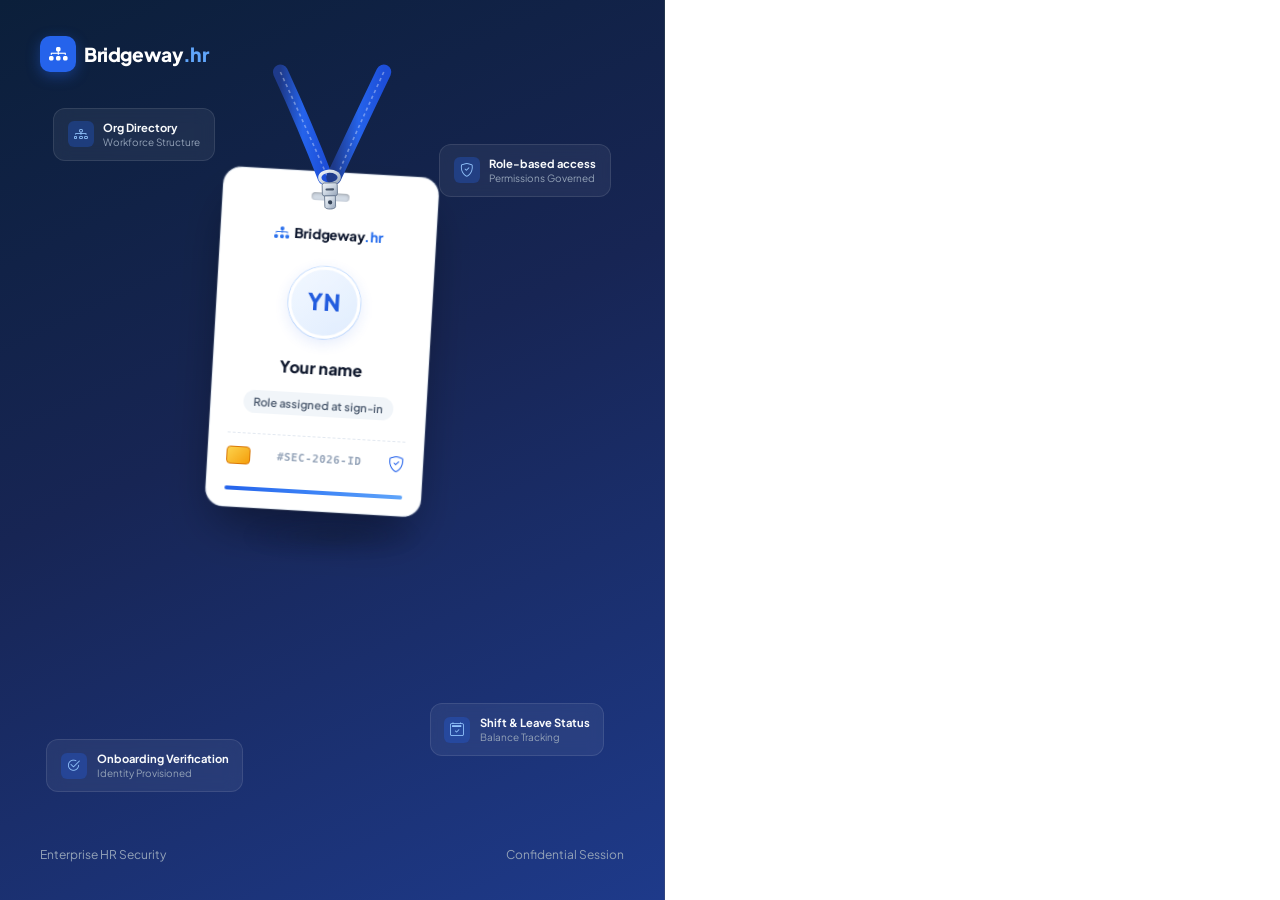
==== commit 39231f24: "Remove demo switcher bar and fast-fill demo roles entirely" ====
--- a/badge-animation-standalone/index.html
+++ b/badge-animation-standalone/index.html
@@ -22,20 +22,6 @@
   <script src="login-badge.js" defer></script>
 </head>
 <body>
-
-  <!-- Demo Switcher Bar -->
-  <aside class="demo-bar" aria-label="Demo Role Switcher" style="background: #0f172a; color: #94a3b8; padding: 0.45rem 1rem; font-size: 0.775rem; border-bottom: 1px solid #1e293b; position: relative; z-index: 1050;">
-    <div class="container-fluid d-flex align-items-center justify-content-between flex-wrap gap-2">
-      <div class="d-flex align-items-center gap-2">
-        <span class="badge bg-primary text-white" style="font-size: 0.68rem; letter-spacing: 0.03em;">TRAINING EDITION</span>
-        <span class="d-none d-sm-inline">Build your form from scratch</span>
-      </div>
-      <div class="d-none d-md-flex align-items-center gap-3 text-muted">
-        <span><i class="bi bi-shield-check text-primary"></i> Confidentiality Active</span>
-        <span><i class="bi bi-eye-slash text-success"></i> Privacy Mode Enabled</span>
-      </div>
-    </div>
-  </aside>
 
   <!-- ========================================================================
        LOGIN / REGISTRATION PAGE SCOPED WRAPPER (.login-page)
